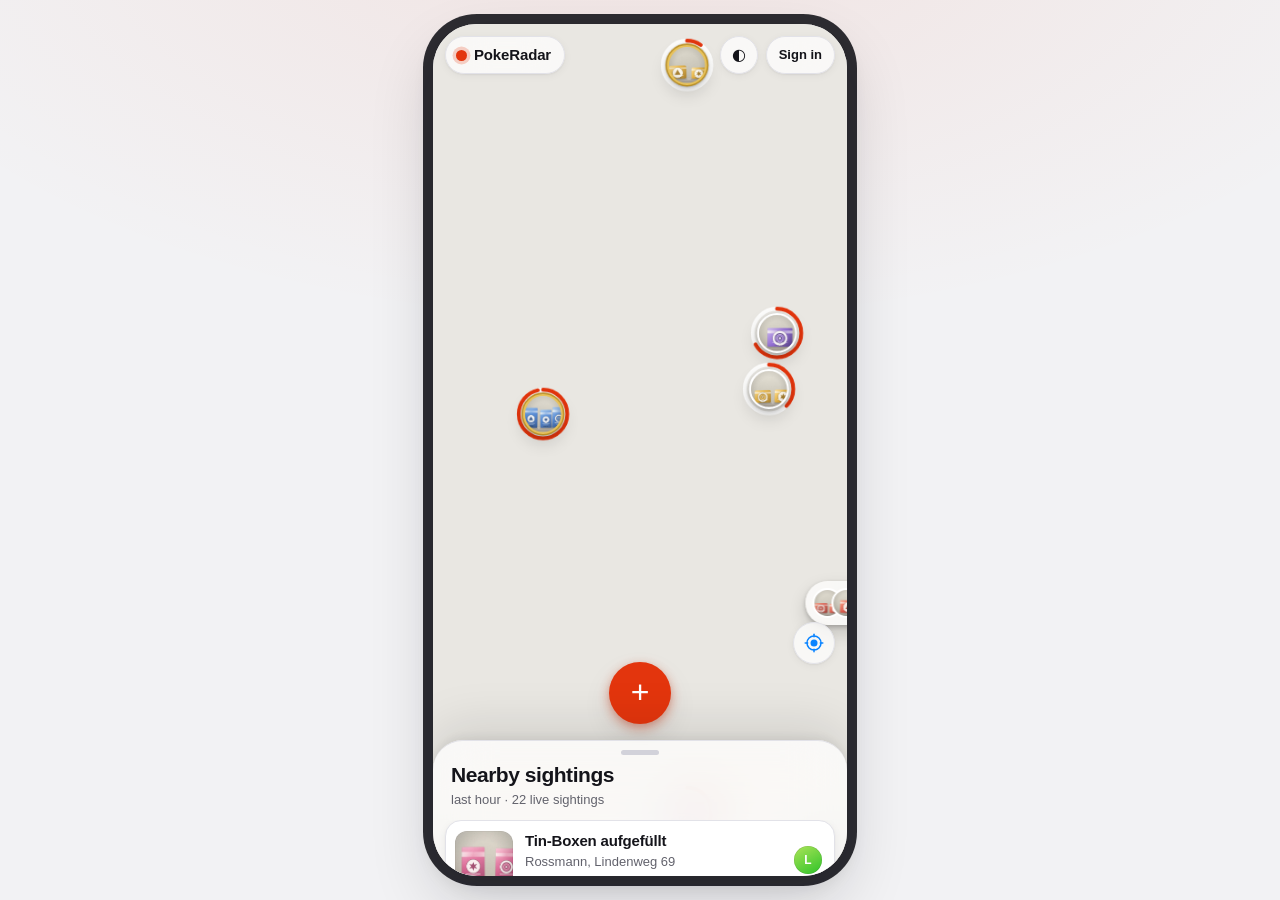
==== index.html @ b35ae947 "Build the PokeRadar web prototype and set up GitHub Pages deployment Realizes PLANNING.md as a worki" ====
<!doctype html>
<html lang="en">
<head>
<meta charset="utf-8" />
<meta name="viewport" content="width=device-width, initial-scale=1, viewport-fit=cover, maximum-scale=1" />
<title>PokeRadar — live restock radar</title>
<meta name="description" content="A live map of Pokémon merchandise restocks in physical stores. Sightings expire after one hour, and karma rewards the reporters who get it right." />
<meta name="theme-color" content="#F7F7F8" />
<meta name="color-scheme" content="light dark" />
<meta name="apple-mobile-web-app-capable" content="yes" />
<meta name="apple-mobile-web-app-status-bar-style" content="default" />
<meta name="apple-mobile-web-app-title" content="PokeRadar" />
<link rel="manifest" href="./manifest.webmanifest" />
<link rel="icon" href="./assets/icon.svg" type="image/svg+xml" />
<link rel="apple-touch-icon" href="./assets/icon-192.png" />
<link rel="stylesheet" href="./vendor/maplibre/maplibre-gl.css" />
<link rel="stylesheet" href="./css/app.css" />
</head>
<body class="is-booting">

<div id="splash" class="splash">
  <div class="splash__mark">
    <svg viewBox="0 0 64 64" aria-hidden="true">
      <circle class="splash__track" cx="32" cy="32" r="28" />
      <circle class="splash__arc" cx="32" cy="32" r="28" transform="rotate(-90 32 32)" />
      <circle class="splash__halo" cx="32" cy="32" r="16" />
      <circle class="splash__dot" cx="32" cy="32" r="11" />
    </svg>
  </div>
  <p class="splash__word">PokeRadar</p>
  <p class="splash__hint">Finding sightings near you…</p>
</div>

<main id="shell" class="shell" aria-label="PokeRadar">
  <div id="map" class="map" role="application" aria-label="Map of nearby restock sightings"></div>

  <!-- Floating chrome, layered over the map (PLANNING.md §5) -->
  <div class="chrome chrome--top">
    <div class="brand" aria-hidden="true">
      <span class="brand__dot"></span>
      <span class="brand__word">PokeRadar</span>
    </div>
    <div class="chrome__spacer"></div>
    <button id="theme-toggle" class="pillbtn" type="button" aria-label="Appearance">◐</button>
    <button id="account" class="pillbtn pillbtn--account" type="button" aria-label="Sign in"></button>
  </div>

  <button id="locate" class="pillbtn pillbtn--locate" type="button" aria-label="Centre on my location">
    <svg viewBox="0 0 24 24" aria-hidden="true">
      <circle cx="12" cy="12" r="4.2" />
      <circle cx="12" cy="12" r="8.4" fill="none" />
      <line x1="12" y1="1.4" x2="12" y2="4.4" />
      <line x1="12" y1="19.6" x2="12" y2="22.6" />
      <line x1="1.4" y1="12" x2="4.4" y2="12" />
      <line x1="19.6" y1="12" x2="22.6" y2="12" />
    </svg>
  </button>

  <button id="fab" class="fab" type="button" aria-label="Report a restock">
    <span class="fab__ring" aria-hidden="true"></span>
    <span class="fab__label">+</span>
  </button>

  <!-- Persistent sheet: peek / half / full -->
  <section id="sheet" class="sheet" aria-label="Sightings">
    <div class="sheet__grabber" role="separator" aria-orientation="horizontal"><span></span></div>
    <header class="sheet__head">
      <button id="sheet-back" class="iconbtn" type="button" aria-label="Back to list" hidden>‹</button>
      <div class="sheet__headings">
        <h1 id="sheet-title" class="sheet__title">Nearby sightings</h1>
        <p class="sheet__sub"><span id="sheet-sub">last hour</span> · <span id="sheet-count">—</span></p>
      </div>
    </header>
    <div class="sheet__scroll">
      <div id="sheet-content" class="sheet__content"></div>
      <footer class="sheet__footer">
        <p>Sightings drop off the map one hour after capture. Votes stay open for six.</p>
        <p class="sheet__footer-note">Prototype — data lives in this browser only. <a href="./PLANNING.md">Read the architecture plan</a></p>
      </footer>
    </div>
  </section>

  <div id="compose-modal" class="modal" hidden>
    <div class="modal__scrim"></div>
    <div class="modal__panel modal__panel--tall" role="dialog" aria-modal="true" aria-label="New sighting"></div>
  </div>

  <div id="profile-modal" class="modal" hidden>
    <div class="modal__scrim"></div>
    <div class="modal__panel" role="dialog" aria-modal="true" aria-label="Profile"></div>
  </div>

  <div id="auth-modal" class="modal" hidden>
    <div class="modal__scrim"></div>
    <div class="modal__panel modal__panel--short" role="dialog" aria-modal="true" aria-label="Sign in"></div>
  </div>

  <div id="toasts" class="toasts" aria-live="polite"></div>
</main>

<script src="./vendor/maplibre/maplibre-gl.js"></script>
<script type="module" src="./js/app.js"></script>
</body>
</html>
---- vendor/maplibre/maplibre-gl.css ----
.maplibregl-map{font:12px/20px Helvetica Neue,Arial,Helvetica,sans-serif;overflow:hidden;position:relative;-webkit-tap-highlight-color:rgb(0 0 0/0)}.maplibregl-canvas{left:0;position:absolute;top:0}.maplibregl-map:fullscreen{height:100%;width:100%}.maplibregl-ctrl-group button.maplibregl-ctrl-compass{touch-action:none}.maplibregl-canvas-container.maplibregl-interactive,.maplibregl-ctrl-group button.maplibregl-ctrl-compass{cursor:grab;-webkit-user-select:none;-moz-user-select:none;user-select:none}.maplibregl-canvas-container.maplibregl-interactive.maplibregl-track-pointer{cursor:pointer}.maplibregl-canvas-container.maplibregl-interactive:active,.maplibregl-ctrl-group button.maplibregl-ctrl-compass:active{cursor:grabbing}.maplibregl-canvas-container.maplibregl-touch-zoom-rotate,.maplibregl-canvas-container.maplibregl-touch-zoom-rotate .maplibregl-canvas{touch-action:pan-x pan-y}.maplibregl-canvas-container.maplibregl-touch-drag-pan,.maplibregl-canvas-container.maplibregl-touch-drag-pan .maplibregl-canvas{touch-action:pinch-zoom}.maplibregl-canvas-container.maplibregl-touch-zoom-rotate.maplibregl-touch-drag-pan,.maplibregl-canvas-container.maplibregl-touch-zoom-rotate.maplibregl-touch-drag-pan .maplibregl-canvas{touch-action:none}.maplibregl-canvas-container.maplibregl-touch-drag-pan.maplibregl-cooperative-gestures,.maplibregl-canvas-container.maplibregl-touch-drag-pan.maplibregl-cooperative-gestures .maplibregl-canvas{touch-action:pan-x pan-y}.maplibregl-ctrl-bottom-left,.maplibregl-ctrl-bottom-right,.maplibregl-ctrl-top-left,.maplibregl-ctrl-top-right{pointer-events:none;position:absolute;z-index:2}.maplibregl-ctrl-top-left{left:0;top:0}.maplibregl-ctrl-top-right{right:0;top:0}.maplibregl-ctrl-bottom-left{bottom:0;left:0}.maplibregl-ctrl-bottom-right{bottom:0;right:0}.maplibregl-ctrl{clear:both;pointer-events:auto;transform:translate(0)}.maplibregl-ctrl-top-left .maplibregl-ctrl{float:left;margin:10px 0 0 10px}.maplibregl-ctrl-top-right .maplibregl-ctrl{float:right;margin:10px 10px 0 0}.maplibregl-ctrl-bottom-left .maplibregl-ctrl{float:left;margin:0 0 10px 10px}.maplibregl-ctrl-bottom-right .maplibregl-ctrl{float:right;margin:0 10px 10px 0}.maplibregl-ctrl-group{background:#fff;border-radius:4px}.maplibregl-ctrl-group:not(:empty){box-shadow:0 0 0 2px rgba(0,0,0,.1)}@media (forced-colors:active){.maplibregl-ctrl-group:not(:empty){box-shadow:0 0 0 2px ButtonText}}.maplibregl-ctrl-group button{background-color:transparent;border:0;box-sizing:border-box;cursor:pointer;display:block;height:29px;outline:none;padding:0;width:29px}.maplibregl-ctrl-group button+button{border-top:1px solid #ddd}.maplibregl-ctrl button .maplibregl-ctrl-icon{background-position:50%;background-repeat:no-repeat;display:block;height:100%;width:100%}@media (forced-colors:active){.maplibregl-ctrl-icon{background-color:transparent}.maplibregl-ctrl-group button+button{border-top:1px solid ButtonText}}.maplibregl-ctrl button::-moz-focus-inner{border:0;padding:0}.maplibregl-ctrl-attrib-button:focus,.maplibregl-ctrl-group button:focus{box-shadow:0 0 2px 2px #0096ff}.maplibregl-ctrl button:disabled{cursor:not-allowed}.maplibregl-ctrl button:disabled .maplibregl-ctrl-icon{opacity:.25}@media (hover:hover){.maplibregl-ctrl button:not(:disabled):hover{background-color:rgba(0,0,0,.05)}}.maplibregl-ctrl button:not(:disabled):active{background-color:rgba(0,0,0,.05)}.maplibregl-ctrl-group button:focus:focus-visible{box-shadow:0 0 2px 2px #0096ff}.maplibregl-ctrl-group button:focus:not(:focus-visible){box-shadow:none}.maplibregl-ctrl-group button:focus:first-child{border-radius:4px 4px 0 0}.maplibregl-ctrl-group button:focus:last-child{border-radius:0 0 4px 4px}.maplibregl-ctrl-group button:focus:only-child{border-radius:inherit}.maplibregl-ctrl button.maplibregl-ctrl-zoom-out .maplibregl-ctrl-icon{background-image:url("data:image/svg+xml;charset=utf-8,%3Csvg xmlns='http://www.w3.org/2000/svg' width='29' height='29' fill='%23333' viewBox='0 0 29 29'%3E%3Cpath d='M10 13c-.75 0-1.5.75-1.5 1.5S9.25 16 10 16h9c.75 0 1.5-.75 1.5-1.5S19.75 13 19 13z'/%3E%3C/svg%3E")}.maplibregl-ctrl button.maplibregl-ctrl-zoom-in .maplibregl-ctrl-icon{background-image:url("data:image/svg+xml;charset=utf-8,%3Csvg xmlns='http://www.w3.org/2000/svg' width='29' height='29' fill='%23333' viewBox='0 0 29 29'%3E%3Cpath d='M14.5 8.5c-.75 0-1.5.75-1.5 1.5v3h-3c-.75 0-1.5.75-1.5 1.5S9.25 16 10 16h3v3c0 .75.75 1.5 1.5 1.5S16 19.75 16 19v-3h3c.75 0 1.5-.75 1.5-1.5S19.75 13 19 13h-3v-3c0-.75-.75-1.5-1.5-1.5'/%3E%3C/svg%3E")}@media (forced-colors:active){.maplibregl-ctrl button.maplibregl-ctrl-zoom-out .maplibregl-ctrl-icon{background-image:url("data:image/svg+xml;charset=utf-8,%3Csvg xmlns='http://www.w3.org/2000/svg' width='29' height='29' fill='%23fff' viewBox='0 0 29 29'%3E%3Cpath d='M10 13c-.75 0-1.5.75-1.5 1.5S9.25 16 10 16h9c.75 0 1.5-.75 1.5-1.5S19.75 13 19 13z'/%3E%3C/svg%3E")}.maplibregl-ctrl button.maplibregl-ctrl-zoom-in .maplibregl-ctrl-icon{background-image:url("data:image/svg+xml;charset=utf-8,%3Csvg xmlns='http://www.w3.org/2000/svg' width='29' height='29' fill='%23fff' viewBox='0 0 29 29'%3E%3Cpath d='M14.5 8.5c-.75 0-1.5.75-1.5 1.5v3h-3c-.75 0-1.5.75-1.5 1.5S9.25 16 10 16h3v3c0 .75.75 1.5 1.5 1.5S16 19.75 16 19v-3h3c.75 0 1.5-.75 1.5-1.5S19.75 13 19 13h-3v-3c0-.75-.75-1.5-1.5-1.5'/%3E%3C/svg%3E")}}@media (forced-colors:active) and (prefers-color-scheme:light){.maplibregl-ctrl button.maplibregl-ctrl-zoom-out .maplibregl-ctrl-icon{background-image:url("data:image/svg+xml;charset=utf-8,%3Csvg xmlns='http://www.w3.org/2000/svg' width='29' height='29' viewBox='0 0 29 29'%3E%3Cpath d='M10 13c-.75 0-1.5.75-1.5 1.5S9.25 16 10 16h9c.75 0 1.5-.75 1.5-1.5S19.75 13 19 13z'/%3E%3C/svg%3E")}.maplibregl-ctrl button.maplibregl-ctrl-zoom-in .maplibregl-ctrl-icon{background-image:url("data:image/svg+xml;charset=utf-8,%3Csvg xmlns='http://www.w3.org/2000/svg' width='29' height='29' viewBox='0 0 29 29'%3E%3Cpath d='M14.5 8.5c-.75 0-1.5.75-1.5 1.5v3h-3c-.75 0-1.5.75-1.5 1.5S9.25 16 10 16h3v3c0 .75.75 1.5 1.5 1.5S16 19.75 16 19v-3h3c.75 0 1.5-.75 1.5-1.5S19.75 13 19 13h-3v-3c0-.75-.75-1.5-1.5-1.5'/%3E%3C/svg%3E")}}.maplibregl-ctrl button.maplibregl-ctrl-fullscreen .maplibregl-ctrl-icon{background-image:url("data:image/svg+xml;charset=utf-8,%3Csvg xmlns='http://www.w3.org/2000/svg' width='29' height='29' fill='%23333' viewBox='0 0 29 29'%3E%3Cpath d='M24 16v5.5c0 1.75-.75 2.5-2.5 2.5H16v-1l3-1.5-4-5.5 1-1 5.5 4 1.5-3zM6 16l1.5 3 5.5-4 1 1-4 5.5 3 1.5v1H7.5C5.75 24 5 23.25 5 21.5V16zm7-11v1l-3 1.5 4 5.5-1 1-5.5-4L6 13H5V7.5C5 5.75 5.75 5 7.5 5zm11 2.5c0-1.75-.75-2.5-2.5-2.5H16v1l3 1.5-4 5.5 1 1 5.5-4 1.5 3h1z'/%3E%3C/svg%3E")}.maplibregl-ctrl button.maplibregl-ctrl-shrink .maplibregl-ctrl-icon{background-image:url("data:image/svg+xml;charset=utf-8,%3Csvg xmlns='http://www.w3.org/2000/svg' width='29' height='29' viewBox='0 0 29 29'%3E%3Cpath d='M18.5 16c-1.75 0-2.5.75-2.5 2.5V24h1l1.5-3 5.5 4 1-1-4-5.5 3-1.5v-1zM13 18.5c0-1.75-.75-2.5-2.5-2.5H5v1l3 1.5L4 24l1 1 5.5-4 1.5 3h1zm3-8c0 1.75.75 2.5 2.5 2.5H24v-1l-3-1.5L25 5l-1-1-5.5 4L17 5h-1zM10.5 13c1.75 0 2.5-.75 2.5-2.5V5h-1l-1.5 3L5 4 4 5l4 5.5L5 12v1z'/%3E%3C/svg%3E")}@media (forced-colors:active){.maplibregl-ctrl button.maplibregl-ctrl-fullscreen .maplibregl-ctrl-icon{background-image:url("data:image/svg+xml;charset=utf-8,%3Csvg xmlns='http://www.w3.org/2000/svg' width='29' height='29' fill='%23fff' viewBox='0 0 29 29'%3E%3Cpath d='M24 16v5.5c0 1.75-.75 2.5-2.5 2.5H16v-1l3-1.5-4-5.5 1-1 5.5 4 1.5-3zM6 16l1.5 3 5.5-4 1 1-4 5.5 3 1.5v1H7.5C5.75 24 5 23.25 5 21.5V16zm7-11v1l-3 1.5 4 5.5-1 1-5.5-4L6 13H5V7.5C5 5.75 5.75 5 7.5 5zm11 2.5c0-1.75-.75-2.5-2.5-2.5H16v1l3 1.5-4 5.5 1 1 5.5-4 1.5 3h1z'/%3E%3C/svg%3E")}.maplibregl-ctrl button.maplibregl-ctrl-shrink .maplibregl-ctrl-icon{background-image:url("data:image/svg+xml;charset=utf-8,%3Csvg xmlns='http://www.w3.org/2000/svg' width='29' height='29' fill='%23fff' viewBox='0 0 29 29'%3E%3Cpath d='M18.5 16c-1.75 0-2.5.75-2.5 2.5V24h1l1.5-3 5.5 4 1-1-4-5.5 3-1.5v-1zM13 18.5c0-1.75-.75-2.5-2.5-2.5H5v1l3 1.5L4 24l1 1 5.5-4 1.5 3h1zm3-8c0 1.75.75 2.5 2.5 2.5H24v-1l-3-1.5L25 5l-1-1-5.5 4L17 5h-1zM10.5 13c1.75 0 2.5-.75 2.5-2.5V5h-1l-1.5 3L5 4 4 5l4 5.5L5 12v1z'/%3E%3C/svg%3E")}}@media (forced-colors:active) and (prefers-color-scheme:light){.maplibregl-ctrl button.maplibregl-ctrl-fullscreen .maplibregl-ctrl-icon{background-image:url("data:image/svg+xml;charset=utf-8,%3Csvg xmlns='http://www.w3.org/2000/svg' width='29' height='29' viewBox='0 0 29 29'%3E%3Cpath d='M24 16v5.5c0 1.75-.75 2.5-2.5 2.5H16v-1l3-1.5-4-5.5 1-1 5.5 4 1.5-3zM6 16l1.5 3 5.5-4 1 1-4 5.5 3 1.5v1H7.5C5.75 24 5 23.25 5 21.5V16zm7-11v1l-3 1.5 4 5.5-1 1-5.5-4L6 13H5V7.5C5 5.75 5.75 5 7.5 5zm11 2.5c0-1.75-.75-2.5-2.5-2.5H16v1l3 1.5-4 5.5 1 1 5.5-4 1.5 3h1z'/%3E%3C/svg%3E")}.maplibregl-ctrl button.maplibregl-ctrl-shrink .maplibregl-ctrl-icon{background-image:url("data:image/svg+xml;charset=utf-8,%3Csvg xmlns='http://www.w3.org/2000/svg' width='29' height='29' viewBox='0 0 29 29'%3E%3Cpath d='M18.5 16c-1.75 0-2.5.75-2.5 2.5V24h1l1.5-3 5.5 4 1-1-4-5.5 3-1.5v-1zM13 18.5c0-1.75-.75-2.5-2.5-2.5H5v1l3 1.5L4 24l1 1 5.5-4 1.5 3h1zm3-8c0 1.75.75 2.5 2.5 2.5H24v-1l-3-1.5L25 5l-1-1-5.5 4L17 5h-1zM10.5 13c1.75 0 2.5-.75 2.5-2.5V5h-1l-1.5 3L5 4 4 5l4 5.5L5 12v1z'/%3E%3C/svg%3E")}}.maplibregl-ctrl button.maplibregl-ctrl-compass .maplibregl-ctrl-icon{background-image:url("data:image/svg+xml;charset=utf-8,%3Csvg xmlns='http://www.w3.org/2000/svg' width='29' height='29' fill='%23333' viewBox='0 0 29 29'%3E%3Cpath d='m10.5 14 4-8 4 8z'/%3E%3Cpath fill='%23ccc' d='m10.5 16 4 8 4-8z'/%3E%3C/svg%3E")}@media (forced-colors:active){.maplibregl-ctrl button.maplibregl-ctrl-compass .maplibregl-ctrl-icon{background-image:url("data:image/svg+xml;charset=utf-8,%3Csvg xmlns='http://www.w3.org/2000/svg' width='29' height='29' fill='%23fff' viewBox='0 0 29 29'%3E%3Cpath d='m10.5 14 4-8 4 8z'/%3E%3Cpath fill='%23ccc' d='m10.5 16 4 8 4-8z'/%3E%3C/svg%3E")}}@media (forced-colors:active) and (prefers-color-scheme:light){.maplibregl-ctrl button.maplibregl-ctrl-compass .maplibregl-ctrl-icon{background-image:url("data:image/svg+xml;charset=utf-8,%3Csvg xmlns='http://www.w3.org/2000/svg' width='29' height='29' viewBox='0 0 29 29'%3E%3Cpath d='m10.5 14 4-8 4 8z'/%3E%3Cpath fill='%23ccc' d='m10.5 16 4 8 4-8z'/%3E%3C/svg%3E")}}.maplibregl-ctrl button.maplibregl-ctrl-globe .maplibregl-ctrl-icon{background-image:url("data:image/svg+xml;charset=utf-8,%3Csvg xmlns='http://www.w3.org/2000/svg' width='22' height='22' fill='none' stroke='%23333' viewBox='0 0 22 22'%3E%3Ccircle cx='11' cy='11' r='8.5'/%3E%3Cpath d='M17.5 11c0 4.819-3.02 8.5-6.5 8.5S4.5 15.819 4.5 11 7.52 2.5 11 2.5s6.5 3.681 6.5 8.5Z'/%3E%3Cpath d='M13.5 11c0 2.447-.331 4.64-.853 6.206-.262.785-.562 1.384-.872 1.777-.314.399-.58.517-.775.517s-.461-.118-.775-.517c-.31-.393-.61-.992-.872-1.777C8.831 15.64 8.5 13.446 8.5 11s.331-4.64.853-6.206c.262-.785.562-1.384.872-1.777.314-.399.58-.517.775-.517s.461.118.775.517c.31.393.61.992.872 1.777.522 1.565.853 3.76.853 6.206Z'/%3E%3Cpath d='M11 7.5c-1.909 0-3.622-.166-4.845-.428-.616-.132-1.08-.283-1.379-.434a1.3 1.3 0 0 1-.224-.138q.07-.058.224-.138c.299-.151.763-.302 1.379-.434C7.378 5.666 9.091 5.5 11 5.5s3.622.166 4.845.428c.616.132 1.08.283 1.379.434.105.053.177.1.224.138q-.07.058-.224.138c-.299.151-.763.302-1.379.434-1.223.262-2.936.428-4.845.428ZM4.486 6.436ZM11 16.5c-1.909 0-3.622-.166-4.845-.428-.616-.132-1.08-.283-1.379-.434a1.3 1.3 0 0 1-.224-.138 1.3 1.3 0 0 1 .224-.138c.299-.151.763-.302 1.379-.434C7.378 14.666 9.091 14.5 11 14.5s3.622.166 4.845.428c.616.132 1.08.283 1.379.434.105.053.177.1.224.138a1.3 1.3 0 0 1-.224.138c-.299.151-.763.302-1.379.434-1.223.262-2.936.428-4.845.428Zm-6.514-1.064ZM11 12.5c-2.46 0-4.672-.222-6.255-.574-.796-.177-1.406-.38-1.805-.59a1.5 1.5 0 0 1-.39-.272.3.3 0 0 1-.047-.064.3.3 0 0 1 .048-.064c.066-.073.189-.167.389-.272.399-.21 1.009-.413 1.805-.59C6.328 9.722 8.54 9.5 11 9.5s4.672.222 6.256.574c.795.177 1.405.38 1.804.59.2.105.323.2.39.272a.3.3 0 0 1 .047.064.3.3 0 0 1-.048.064 1.4 1.4 0 0 1-.389.272c-.399.21-1.009.413-1.804.59-1.584.352-3.796.574-6.256.574Zm-8.501-1.51v.002zm0 .018v.002zm17.002.002v-.002zm0-.018v-.002z'/%3E%3C/svg%3E")}.maplibregl-ctrl button.maplibregl-ctrl-globe-enabled .maplibregl-ctrl-icon{background-image:url("data:image/svg+xml;charset=utf-8,%3Csvg xmlns='http://www.w3.org/2000/svg' width='22' height='22' fill='none' stroke='%2333b5e5' viewBox='0 0 22 22'%3E%3Ccircle cx='11' cy='11' r='8.5'/%3E%3Cpath d='M17.5 11c0 4.819-3.02 8.5-6.5 8.5S4.5 15.819 4.5 11 7.52 2.5 11 2.5s6.5 3.681 6.5 8.5Z'/%3E%3Cpath d='M13.5 11c0 2.447-.331 4.64-.853 6.206-.262.785-.562 1.384-.872 1.777-.314.399-.58.517-.775.517s-.461-.118-.775-.517c-.31-.393-.61-.992-.872-1.777C8.831 15.64 8.5 13.446 8.5 11s.331-4.64.853-6.206c.262-.785.562-1.384.872-1.777.314-.399.58-.517.775-.517s.461.118.775.517c.31.393.61.992.872 1.777.522 1.565.853 3.76.853 6.206Z'/%3E%3Cpath d='M11 7.5c-1.909 0-3.622-.166-4.845-.428-.616-.132-1.08-.283-1.379-.434a1.3 1.3 0 0 1-.224-.138q.07-.058.224-.138c.299-.151.763-.302 1.379-.434C7.378 5.666 9.091 5.5 11 5.5s3.622.166 4.845.428c.616.132 1.08.283 1.379.434.105.053.177.1.224.138q-.07.058-.224.138c-.299.151-.763.302-1.379.434-1.223.262-2.936.428-4.845.428ZM4.486 6.436ZM11 16.5c-1.909 0-3.622-.166-4.845-.428-.616-.132-1.08-.283-1.379-.434a1.3 1.3 0 0 1-.224-.138 1.3 1.3 0 0 1 .224-.138c.299-.151.763-.302 1.379-.434C7.378 14.666 9.091 14.5 11 14.5s3.622.166 4.845.428c.616.132 1.08.283 1.379.434.105.053.177.1.224.138a1.3 1.3 0 0 1-.224.138c-.299.151-.763.302-1.379.434-1.223.262-2.936.428-4.845.428Zm-6.514-1.064ZM11 12.5c-2.46 0-4.672-.222-6.255-.574-.796-.177-1.406-.38-1.805-.59a1.5 1.5 0 0 1-.39-.272.3.3 0 0 1-.047-.064.3.3 0 0 1 .048-.064c.066-.073.189-.167.389-.272.399-.21 1.009-.413 1.805-.59C6.328 9.722 8.54 9.5 11 9.5s4.672.222 6.256.574c.795.177 1.405.38 1.804.59.2.105.323.2.39.272a.3.3 0 0 1 .047.064.3.3 0 0 1-.048.064 1.4 1.4 0 0 1-.389.272c-.399.21-1.009.413-1.804.59-1.584.352-3.796.574-6.256.574Zm-8.501-1.51v.002zm0 .018v.002zm17.002.002v-.002zm0-.018v-.002z'/%3E%3C/svg%3E")}.maplibregl-ctrl button.maplibregl-ctrl-terrain .maplibregl-ctrl-icon{background-image:url("data:image/svg+xml;charset=utf-8,%3Csvg xmlns='http://www.w3.org/2000/svg' width='22' height='22' fill='%23333' viewBox='0 0 22 22'%3E%3Cpath d='m1.754 13.406 4.453-4.851 3.09 3.09 3.281 3.277.969-.969-3.309-3.312 3.844-4.121 6.148 6.886h1.082v-.855l-7.207-8.07-4.84 5.187L6.169 6.57l-5.48 5.965v.871ZM.688 16.844h20.625v1.375H.688Zm0 0'/%3E%3C/svg%3E")}.maplibregl-ctrl button.maplibregl-ctrl-terrain-enabled .maplibregl-ctrl-icon{background-image:url("data:image/svg+xml;charset=utf-8,%3Csvg xmlns='http://www.w3.org/2000/svg' width='22' height='22' fill='%2333b5e5' viewBox='0 0 22 22'%3E%3Cpath d='m1.754 13.406 4.453-4.851 3.09 3.09 3.281 3.277.969-.969-3.309-3.312 3.844-4.121 6.148 6.886h1.082v-.855l-7.207-8.07-4.84 5.187L6.169 6.57l-5.48 5.965v.871ZM.688 16.844h20.625v1.375H.688Zm0 0'/%3E%3C/svg%3E")}.maplibregl-ctrl button.maplibregl-ctrl-geolocate .maplibregl-ctrl-icon{background-image:url("data:image/svg+xml;charset=utf-8,%3Csvg xmlns='http://www.w3.org/2000/svg' width='29' height='29' fill='%23333' viewBox='0 0 20 20'%3E%3Cpath d='M10 4C9 4 9 5 9 5v.1A5 5 0 0 0 5.1 9H5s-1 0-1 1 1 1 1 1h.1A5 5 0 0 0 9 14.9v.1s0 1 1 1 1-1 1-1v-.1a5 5 0 0 0 3.9-3.9h.1s1 0 1-1-1-1-1-1h-.1A5 5 0 0 0 11 5.1V5s0-1-1-1m0 2.5a3.5 3.5 0 1 1 0 7 3.5 3.5 0 1 1 0-7'/%3E%3Ccircle cx='10' cy='10' r='2'/%3E%3C/svg%3E")}.maplibregl-ctrl button.maplibregl-ctrl-geolocate:disabled .maplibregl-ctrl-icon{background-image:url("data:image/svg+xml;charset=utf-8,%3Csvg xmlns='http://www.w3.org/2000/svg' width='29' height='29' fill='%23aaa' viewBox='0 0 20 20'%3E%3Cpath d='M10 4C9 4 9 5 9 5v.1A5 5 0 0 0 5.1 9H5s-1 0-1 1 1 1 1 1h.1A5 5 0 0 0 9 14.9v.1s0 1 1 1 1-1 1-1v-.1a5 5 0 0 0 3.9-3.9h.1s1 0 1-1-1-1-1-1h-.1A5 5 0 0 0 11 5.1V5s0-1-1-1m0 2.5a3.5 3.5 0 1 1 0 7 3.5 3.5 0 1 1 0-7'/%3E%3Ccircle cx='10' cy='10' r='2'/%3E%3Cpath fill='red' d='m14 5 1 1-9 9-1-1z'/%3E%3C/svg%3E")}.maplibregl-ctrl button.maplibregl-ctrl-geolocate.maplibregl-ctrl-geolocate-active .maplibregl-ctrl-icon{background-image:url("data:image/svg+xml;charset=utf-8,%3Csvg xmlns='http://www.w3.org/2000/svg' width='29' height='29' fill='%2333b5e5' viewBox='0 0 20 20'%3E%3Cpath d='M10 4C9 4 9 5 9 5v.1A5 5 0 0 0 5.1 9H5s-1 0-1 1 1 1 1 1h.1A5 5 0 0 0 9 14.9v.1s0 1 1 1 1-1 1-1v-.1a5 5 0 0 0 3.9-3.9h.1s1 0 1-1-1-1-1-1h-.1A5 5 0 0 0 11 5.1V5s0-1-1-1m0 2.5a3.5 3.5 0 1 1 0 7 3.5 3.5 0 1 1 0-7'/%3E%3Ccircle cx='10' cy='10' r='2'/%3E%3C/svg%3E")}.maplibregl-ctrl button.maplibregl-ctrl-geolocate.maplibregl-ctrl-geolocate-active-error .maplibregl-ctrl-icon{background-image:url("data:image/svg+xml;charset=utf-8,%3Csvg xmlns='http://www.w3.org/2000/svg' width='29' height='29' fill='%23e58978' viewBox='0 0 20 20'%3E%3Cpath d='M10 4C9 4 9 5 9 5v.1A5 5 0 0 0 5.1 9H5s-1 0-1 1 1 1 1 1h.1A5 5 0 0 0 9 14.9v.1s0 1 1 1 1-1 1-1v-.1a5 5 0 0 0 3.9-3.9h.1s1 0 1-1-1-1-1-1h-.1A5 5 0 0 0 11 5.1V5s0-1-1-1m0 2.5a3.5 3.5 0 1 1 0 7 3.5 3.5 0 1 1 0-7'/%3E%3Ccircle cx='10' cy='10' r='2'/%3E%3C/svg%3E")}.maplibregl-ctrl button.maplibregl-ctrl-geolocate.maplibregl-ctrl-geolocate-background .maplibregl-ctrl-icon{background-image:url("data:image/svg+xml;charset=utf-8,%3Csvg xmlns='http://www.w3.org/2000/svg' width='29' height='29' fill='%2333b5e5' viewBox='0 0 20 20'%3E%3Cpath d='M10 4C9 4 9 5 9 5v.1A5 5 0 0 0 5.1 9H5s-1 0-1 1 1 1 1 1h.1A5 5 0 0 0 9 14.9v.1s0 1 1 1 1-1 1-1v-.1a5 5 0 0 0 3.9-3.9h.1s1 0 1-1-1-1-1-1h-.1A5 5 0 0 0 11 5.1V5s0-1-1-1m0 2.5a3.5 3.5 0 1 1 0 7 3.5 3.5 0 1 1 0-7'/%3E%3C/svg%3E")}.maplibregl-ctrl button.maplibregl-ctrl-geolocate.maplibregl-ctrl-geolocate-background-error .maplibregl-ctrl-icon{background-image:url("data:image/svg+xml;charset=utf-8,%3Csvg xmlns='http://www.w3.org/2000/svg' width='29' height='29' fill='%23e54e33' viewBox='0 0 20 20'%3E%3Cpath d='M10 4C9 4 9 5 9 5v.1A5 5 0 0 0 5.1 9H5s-1 0-1 1 1 1 1 1h.1A5 5 0 0 0 9 14.9v.1s0 1 1 1 1-1 1-1v-.1a5 5 0 0 0 3.9-3.9h.1s1 0 1-1-1-1-1-1h-.1A5 5 0 0 0 11 5.1V5s0-1-1-1m0 2.5a3.5 3.5 0 1 1 0 7 3.5 3.5 0 1 1 0-7'/%3E%3C/svg%3E")}.maplibregl-ctrl button.maplibregl-ctrl-geolocate.maplibregl-ctrl-geolocate-waiting .maplibregl-ctrl-icon{animation:maplibregl-spin 2s linear infinite}@media (forced-colors:active){.maplibregl-ctrl button.maplibregl-ctrl-geolocate .maplibregl-ctrl-icon{background-image:url("data:image/svg+xml;charset=utf-8,%3Csvg xmlns='http://www.w3.org/2000/svg' width='29' height='29' fill='%23fff' viewBox='0 0 20 20'%3E%3Cpath d='M10 4C9 4 9 5 9 5v.1A5 5 0 0 0 5.1 9H5s-1 0-1 1 1 1 1 1h.1A5 5 0 0 0 9 14.9v.1s0 1 1 1 1-1 1-1v-.1a5 5 0 0 0 3.9-3.9h.1s1 0 1-1-1-1-1-1h-.1A5 5 0 0 0 11 5.1V5s0-1-1-1m0 2.5a3.5 3.5 0 1 1 0 7 3.5 3.5 0 1 1 0-7'/%3E%3Ccircle cx='10' cy='10' r='2'/%3E%3C/svg%3E")}.maplibregl-ctrl button.maplibregl-ctrl-geolocate:disabled .maplibregl-ctrl-icon{background-image:url("data:image/svg+xml;charset=utf-8,%3Csvg xmlns='http://www.w3.org/2000/svg' width='29' height='29' fill='%23999' viewBox='0 0 20 20'%3E%3Cpath d='M10 4C9 4 9 5 9 5v.1A5 5 0 0 0 5.1 9H5s-1 0-1 1 1 1 1 1h.1A5 5 0 0 0 9 14.9v.1s0 1 1 1 1-1 1-1v-.1a5 5 0 0 0 3.9-3.9h.1s1 0 1-1-1-1-1-1h-.1A5 5 0 0 0 11 5.1V5s0-1-1-1m0 2.5a3.5 3.5 0 1 1 0 7 3.5 3.5 0 1 1 0-7'/%3E%3Ccircle cx='10' cy='10' r='2'/%3E%3Cpath fill='red' d='m14 5 1 1-9 9-1-1z'/%3E%3C/svg%3E")}.maplibregl-ctrl button.maplibregl-ctrl-geolocate.maplibregl-ctrl-geolocate-active .maplibregl-ctrl-icon{background-image:url("data:image/svg+xml;charset=utf-8,%3Csvg xmlns='http://www.w3.org/2000/svg' width='29' height='29' fill='%2333b5e5' viewBox='0 0 20 20'%3E%3Cpath d='M10 4C9 4 9 5 9 5v.1A5 5 0 0 0 5.1 9H5s-1 0-1 1 1 1 1 1h.1A5 5 0 0 0 9 14.9v.1s0 1 1 1 1-1 1-1v-.1a5 5 0 0 0 3.9-3.9h.1s1 0 1-1-1-1-1-1h-.1A5 5 0 0 0 11 5.1V5s0-1-1-1m0 2.5a3.5 3.5 0 1 1 0 7 3.5 3.5 0 1 1 0-7'/%3E%3Ccircle cx='10' cy='10' r='2'/%3E%3C/svg%3E")}.maplibregl-ctrl button.maplibregl-ctrl-geolocate.maplibregl-ctrl-geolocate-active-error .maplibregl-ctrl-icon{background-image:url("data:image/svg+xml;charset=utf-8,%3Csvg xmlns='http://www.w3.org/2000/svg' width='29' height='29' fill='%23e58978' viewBox='0 0 20 20'%3E%3Cpath d='M10 4C9 4 9 5 9 5v.1A5 5 0 0 0 5.1 9H5s-1 0-1 1 1 1 1 1h.1A5 5 0 0 0 9 14.9v.1s0 1 1 1 1-1 1-1v-.1a5 5 0 0 0 3.9-3.9h.1s1 0 1-1-1-1-1-1h-.1A5 5 0 0 0 11 5.1V5s0-1-1-1m0 2.5a3.5 3.5 0 1 1 0 7 3.5 3.5 0 1 1 0-7'/%3E%3Ccircle cx='10' cy='10' r='2'/%3E%3C/svg%3E")}.maplibregl-ctrl button.maplibregl-ctrl-geolocate.maplibregl-ctrl-geolocate-background .maplibregl-ctrl-icon{background-image:url("data:image/svg+xml;charset=utf-8,%3Csvg xmlns='http://www.w3.org/2000/svg' width='29' height='29' fill='%2333b5e5' viewBox='0 0 20 20'%3E%3Cpath d='M10 4C9 4 9 5 9 5v.1A5 5 0 0 0 5.1 9H5s-1 0-1 1 1 1 1 1h.1A5 5 0 0 0 9 14.9v.1s0 1 1 1 1-1 1-1v-.1a5 5 0 0 0 3.9-3.9h.1s1 0 1-1-1-1-1-1h-.1A5 5 0 0 0 11 5.1V5s0-1-1-1m0 2.5a3.5 3.5 0 1 1 0 7 3.5 3.5 0 1 1 0-7'/%3E%3C/svg%3E")}.maplibregl-ctrl button.maplibregl-ctrl-geolocate.maplibregl-ctrl-geolocate-background-error .maplibregl-ctrl-icon{background-image:url("data:image/svg+xml;charset=utf-8,%3Csvg xmlns='http://www.w3.org/2000/svg' width='29' height='29' fill='%23e54e33' viewBox='0 0 20 20'%3E%3Cpath d='M10 4C9 4 9 5 9 5v.1A5 5 0 0 0 5.1 9H5s-1 0-1 1 1 1 1 1h.1A5 5 0 0 0 9 14.9v.1s0 1 1 1 1-1 1-1v-.1a5 5 0 0 0 3.9-3.9h.1s1 0 1-1-1-1-1-1h-.1A5 5 0 0 0 11 5.1V5s0-1-1-1m0 2.5a3.5 3.5 0 1 1 0 7 3.5 3.5 0 1 1 0-7'/%3E%3C/svg%3E")}}@media (forced-colors:active) and (prefers-color-scheme:light){.maplibregl-ctrl button.maplibregl-ctrl-geolocate .maplibregl-ctrl-icon{background-image:url("data:image/svg+xml;charset=utf-8,%3Csvg xmlns='http://www.w3.org/2000/svg' width='29' height='29' viewBox='0 0 20 20'%3E%3Cpath d='M10 4C9 4 9 5 9 5v.1A5 5 0 0 0 5.1 9H5s-1 0-1 1 1 1 1 1h.1A5 5 0 0 0 9 14.9v.1s0 1 1 1 1-1 1-1v-.1a5 5 0 0 0 3.9-3.9h.1s1 0 1-1-1-1-1-1h-.1A5 5 0 0 0 11 5.1V5s0-1-1-1m0 2.5a3.5 3.5 0 1 1 0 7 3.5 3.5 0 1 1 0-7'/%3E%3Ccircle cx='10' cy='10' r='2'/%3E%3C/svg%3E")}.maplibregl-ctrl button.maplibregl-ctrl-geolocate:disabled .maplibregl-ctrl-icon{background-image:url("data:image/svg+xml;charset=utf-8,%3Csvg xmlns='http://www.w3.org/2000/svg' width='29' height='29' fill='%23666' viewBox='0 0 20 20'%3E%3Cpath d='M10 4C9 4 9 5 9 5v.1A5 5 0 0 0 5.1 9H5s-1 0-1 1 1 1 1 1h.1A5 5 0 0 0 9 14.9v.1s0 1 1 1 1-1 1-1v-.1a5 5 0 0 0 3.9-3.9h.1s1 0 1-1-1-1-1-1h-.1A5 5 0 0 0 11 5.1V5s0-1-1-1m0 2.5a3.5 3.5 0 1 1 0 7 3.5 3.5 0 1 1 0-7'/%3E%3Ccircle cx='10' cy='10' r='2'/%3E%3Cpath fill='red' d='m14 5 1 1-9 9-1-1z'/%3E%3C/svg%3E")}}@keyframes maplibregl-spin{0%{transform:rotate(0deg)}to{transform:rotate(1turn)}}a.maplibregl-ctrl-logo{background-image:url("data:image/svg+xml;charset=utf-8,%3Csvg xmlns='http://www.w3.org/2000/svg' width='88' height='23' fill='none'%3E%3Cpath fill='%23000' fill-opacity='.4' fill-rule='evenodd' d='M17.408 16.796h-1.827l2.501-12.095h.198l3.324 6.533.988 2.19.988-2.19 3.258-6.533h.181l2.6 12.095h-1.81l-1.218-5.644-.362-1.71-.658 1.71-2.929 5.644h-.098l-2.914-5.644-.757-1.71-.345 1.71zm1.958-3.42-.726 3.663a1.255 1.255 0 0 1-1.232 1.011h-1.827a1.255 1.255 0 0 1-1.229-1.509l2.501-12.095a1.255 1.255 0 0 1 1.23-1.001h.197a1.25 1.25 0 0 1 1.12.685l3.19 6.273 3.125-6.263a1.25 1.25 0 0 1 1.123-.695h.181a1.255 1.255 0 0 1 1.227.991l1.443 6.71a5 5 0 0 1 .314-.787l.009-.016a4.6 4.6 0 0 1 1.777-1.887c.782-.46 1.668-.667 2.611-.667a4.6 4.6 0 0 1 1.7.32l.306.134c.21-.16.474-.256.759-.256h1.694a1.255 1.255 0 0 1 1.212.925 1.255 1.255 0 0 1 1.212-.925h1.711c.284 0 .545.094.755.252.613-.3 1.312-.45 2.075-.45 1.356 0 2.557.445 3.482 1.4q.47.48.763 1.064V4.701a1.255 1.255 0 0 1 1.255-1.255h1.86A1.255 1.255 0 0 1 54.44 4.7v9.194h2.217c.19 0 .37.043.532.118v-4.77c0-.356.147-.678.385-.906a2.42 2.42 0 0 1-.682-1.71c0-.665.267-1.253.735-1.7a2.45 2.45 0 0 1 1.722-.674 2.43 2.43 0 0 1 1.705.675q.318.302.504.683V4.7a1.255 1.255 0 0 1 1.255-1.255h1.744A1.255 1.255 0 0 1 65.812 4.7v3.335a4.8 4.8 0 0 1 1.526-.246c.938 0 1.817.214 2.59.69a4.47 4.47 0 0 1 1.67 1.743v-.98a1.255 1.255 0 0 1 1.256-1.256h1.777c.233 0 .451.064.639.174a3.4 3.4 0 0 1 1.567-.372c.346 0 .861.02 1.285.232a1.25 1.25 0 0 1 .689 1.004 4.7 4.7 0 0 1 .853-.588c.795-.44 1.675-.647 2.61-.647 1.385 0 2.65.39 3.525 1.396.836.938 1.168 2.173 1.168 3.528q-.001.515-.056 1.051a1.255 1.255 0 0 1-.947 1.09l.408.952a1.255 1.255 0 0 1-.477 1.552c-.418.268-.92.463-1.458.612-.613.171-1.304.244-2.049.244-1.06 0-2.043-.207-2.886-.698l-.015-.008c-.798-.48-1.419-1.135-1.818-1.963l-.004-.008a5.8 5.8 0 0 1-.548-2.512q0-.429.053-.843a1.3 1.3 0 0 1-.333-.086l-.166-.004c-.223 0-.426.062-.643.228-.03.024-.142.139-.142.59v3.883a1.255 1.255 0 0 1-1.256 1.256h-1.777a1.255 1.255 0 0 1-1.256-1.256V15.69l-.032.057a4.8 4.8 0 0 1-1.86 1.833 5.04 5.04 0 0 1-2.484.634 4.5 4.5 0 0 1-1.935-.424 1.25 1.25 0 0 1-.764.258h-1.71a1.255 1.255 0 0 1-1.256-1.255V7.687a2.4 2.4 0 0 1-.428.625c.253.23.412.561.412.93v7.553a1.255 1.255 0 0 1-1.256 1.255h-1.843a1.25 1.25 0 0 1-.894-.373c-.228.23-.544.373-.894.373H51.32a1.255 1.255 0 0 1-1.256-1.255v-1.251l-.061.117a4.7 4.7 0 0 1-1.782 1.884 4.77 4.77 0 0 1-2.485.67 5.6 5.6 0 0 1-1.485-.188l.009 2.764a1.255 1.255 0 0 1-1.255 1.259h-1.729a1.255 1.255 0 0 1-1.255-1.255v-3.537a1.255 1.255 0 0 1-1.167.793h-1.679a1.25 1.25 0 0 1-.77-.263 4.5 4.5 0 0 1-1.945.429c-.885 0-1.724-.21-2.495-.632l-.017-.01a5 5 0 0 1-1.081-.836 1.255 1.255 0 0 1-1.254 1.312h-1.81a1.255 1.255 0 0 1-1.228-.99l-.782-3.625-2.044 3.939a1.25 1.25 0 0 1-1.115.676h-.098a1.25 1.25 0 0 1-1.116-.68l-2.061-3.994zM35.92 16.63l.207-.114.223-.15q.493-.356.735-.785l.061-.118.033 1.332h1.678V9.242h-1.694l-.033 1.267q-.133-.329-.526-.658l-.032-.028a3.2 3.2 0 0 0-.668-.428l-.27-.12a3.3 3.3 0 0 0-1.235-.23q-1.136-.001-1.974.493a3.36 3.36 0 0 0-1.3 1.382q-.445.89-.444 2.074 0 1.2.51 2.107a3.8 3.8 0 0 0 1.382 1.381 3.9 3.9 0 0 0 1.893.477q.795 0 1.455-.33zm-2.789-5.38q-.576.675-.575 1.762 0 1.102.559 1.794.576.675 1.645.675a2.25 2.25 0 0 0 .934-.19 2.2 2.2 0 0 0 .468-.29l.178-.161a2.2 2.2 0 0 0 .397-.561q.244-.5.244-1.15v-.115q0-.708-.296-1.267l-.043-.077a2.2 2.2 0 0 0-.633-.709l-.13-.086-.047-.028a2.1 2.1 0 0 0-1.073-.285q-1.052 0-1.629.692zm2.316 2.706c.163-.17.28-.407.28-.83v-.114c0-.292-.06-.508-.15-.68a.96.96 0 0 0-.353-.389.85.85 0 0 0-.464-.127c-.4 0-.56.114-.664.239l-.01.012c-.148.174-.275.45-.275.945 0 .506.122.801.27.99.097.11.266.224.68.224.303 0 .504-.09.687-.269zm7.545 1.705a2.6 2.6 0 0 0 .331.423q.319.33.755.548l.173.074q.65.255 1.49.255 1.02 0 1.844-.493a3.45 3.45 0 0 0 1.316-1.4q.493-.904.493-2.089 0-1.909-.988-2.913-.988-1.02-2.584-1.02-.898 0-1.575.347a3 3 0 0 0-.415.262l-.199.166a3.4 3.4 0 0 0-.64.82V9.242h-1.712v11.553h1.729l-.017-5.134zm.53-1.138q.206.29.48.5l.155.11.053.034q.51.296 1.119.297 1.07 0 1.645-.675.577-.69.576-1.762 0-1.119-.576-1.777-.558-.675-1.645-.675-.435 0-.835.16a2 2 0 0 0-.284.136 2 2 0 0 0-.363.254 2.2 2.2 0 0 0-.46.569l-.082.162a2.6 2.6 0 0 0-.213 1.072v.115q0 .707.296 1.267l.135.211zm.964-.818a1.1 1.1 0 0 0 .367.385.94.94 0 0 0 .476.118c.423 0 .59-.117.687-.23.159-.194.28-.478.28-.95 0-.53-.133-.8-.266-.952l-.021-.025c-.078-.094-.231-.221-.68-.221a1 1 0 0 0-.503.135l-.012.007a.86.86 0 0 0-.335.343c-.073.133-.132.324-.132.614v.115a1.4 1.4 0 0 0 .14.66zm15.7-6.222q.347-.346.346-.856a1.05 1.05 0 0 0-.345-.79 1.18 1.18 0 0 0-.84-.329q-.51 0-.855.33a1.05 1.05 0 0 0-.346.79q0 .51.346.855.345.346.856.346.51 0 .839-.346zm4.337 9.314.033-1.332q.191.403.59.747l.098.081a4 4 0 0 0 .316.224l.223.122a3.2 3.2 0 0 0 1.44.322 3.8 3.8 0 0 0 1.875-.477 3.5 3.5 0 0 0 1.382-1.366q.527-.89.526-2.09 0-1.184-.444-2.073a3.24 3.24 0 0 0-1.283-1.399q-.823-.51-1.942-.51a3.5 3.5 0 0 0-1.527.344l-.086.043-.165.09a3 3 0 0 0-.33.214q-.432.315-.656.707a2 2 0 0 0-.099.198l.082-1.283V4.701h-1.744v12.095zm.473-2.509a2.5 2.5 0 0 0 .566.7q.117.098.245.18l.144.08a2.1 2.1 0 0 0 .975.232q1.07 0 1.645-.675.576-.69.576-1.778 0-1.102-.576-1.777-.56-.691-1.645-.692a2.2 2.2 0 0 0-1.015.235q-.22.113-.415.282l-.15.142a2.1 2.1 0 0 0-.42.594q-.223.479-.223 1.1v.115q0 .705.293 1.26zm2.616-.293c.157-.191.28-.479.28-.967 0-.51-.13-.79-.276-.961l-.021-.026c-.082-.1-.232-.225-.67-.225a.87.87 0 0 0-.681.279l-.012.011c-.154.155-.274.38-.274.807v.115c0 .285.057.499.144.669a1.1 1.1 0 0 0 .367.405c.137.082.28.123.455.123.423 0 .59-.118.686-.23zm8.266-3.013q.345-.13.724-.14l.069-.002q.493 0 .642.099l.247-1.794q-.196-.099-.717-.099a2.3 2.3 0 0 0-.545.063 2 2 0 0 0-.411.148 2.2 2.2 0 0 0-.4.249 2.5 2.5 0 0 0-.485.499 2.7 2.7 0 0 0-.32.581l-.05.137v-1.48h-1.778v7.553h1.777v-3.884q0-.546.159-.943a1.5 1.5 0 0 1 .466-.636 2.5 2.5 0 0 1 .399-.253 2 2 0 0 1 .224-.099zm9.784 2.656.05-.922q0-1.743-.856-2.698-.838-.97-2.584-.97-1.119-.001-2.007.493a3.46 3.46 0 0 0-1.4 1.382q-.493.906-.493 2.106 0 1.07.428 1.975.428.89 1.332 1.432.906.526 2.255.526.973 0 1.668-.185l.044-.012.135-.04q.613-.184.984-.421l-.542-1.267q-.3.162-.642.274l-.297.087q-.51.131-1.3.131-.954 0-1.497-.444a1.6 1.6 0 0 1-.192-.193q-.366-.44-.512-1.234l-.004-.021zm-5.427-1.256-.003.022h3.752v-.138q-.011-.727-.288-1.118a1 1 0 0 0-.156-.176q-.46-.428-1.316-.428-.986 0-1.494.604-.379.45-.494 1.234zm-27.053 2.77V4.7h-1.86v12.095h5.333V15.15zm7.103-5.908v7.553h-1.843V9.242h1.843z'/%3E%3Cpath fill='%23fff' d='m19.63 11.151-.757-1.71-.345 1.71-1.12 5.644h-1.827L18.083 4.7h.197l3.325 6.533.988 2.19.988-2.19L26.839 4.7h.181l2.6 12.095h-1.81l-1.218-5.644-.362-1.71-.658 1.71-2.93 5.644h-.098l-2.913-5.644zm14.836 5.81q-1.02 0-1.893-.478a3.8 3.8 0 0 1-1.381-1.382q-.51-.906-.51-2.106 0-1.185.444-2.074a3.36 3.36 0 0 1 1.3-1.382q.839-.494 1.974-.494a3.3 3.3 0 0 1 1.234.231 3.3 3.3 0 0 1 .97.575q.396.33.527.659l.033-1.267h1.694v7.553H37.18l-.033-1.332q-.279.593-1.02 1.053a3.17 3.17 0 0 1-1.662.444zm.296-1.482q.938 0 1.58-.642.642-.66.642-1.711v-.115q0-.708-.296-1.267a2.2 2.2 0 0 0-.807-.872 2.1 2.1 0 0 0-1.119-.313q-1.053 0-1.629.692-.575.675-.575 1.76 0 1.103.559 1.795.577.675 1.645.675zm6.521-6.237h1.711v1.4q.906-1.597 2.83-1.597 1.596 0 2.584 1.02.988 1.005.988 2.914 0 1.185-.493 2.09a3.46 3.46 0 0 1-1.316 1.399 3.5 3.5 0 0 1-1.844.493q-.954 0-1.662-.329a2.67 2.67 0 0 1-1.086-.97l.017 5.134h-1.728zm4.048 6.22q1.07 0 1.645-.674.577-.69.576-1.762 0-1.119-.576-1.777-.558-.675-1.645-.675-.592 0-1.12.296-.51.28-.822.823-.296.527-.296 1.234v.115q0 .708.296 1.267.313.543.823.855.51.296 1.119.297z'/%3E%3Cpath fill='%23e1e3e9' d='M51.325 4.7h1.86v10.45h3.473v1.646h-5.333zm7.12 4.542h1.843v7.553h-1.843zm.905-1.415a1.16 1.16 0 0 1-.856-.346 1.17 1.17 0 0 1-.346-.856 1.05 1.05 0 0 1 .346-.79q.346-.329.856-.329.494 0 .839.33a1.05 1.05 0 0 1 .345.79 1.16 1.16 0 0 1-.345.855q-.33.346-.84.346zm7.875 9.133a3.17 3.17 0 0 1-1.662-.444q-.723-.46-1.004-1.053l-.033 1.332h-1.71V4.701h1.743v4.657l-.082 1.283q.279-.658 1.086-1.119a3.5 3.5 0 0 1 1.778-.477q1.119 0 1.942.51a3.24 3.24 0 0 1 1.283 1.4q.445.888.444 2.072 0 1.201-.526 2.09a3.5 3.5 0 0 1-1.382 1.366 3.8 3.8 0 0 1-1.876.477zm-.296-1.481q1.069 0 1.645-.675.577-.69.577-1.778 0-1.102-.577-1.776-.56-.691-1.645-.692a2.12 2.12 0 0 0-1.58.659q-.642.641-.642 1.694v.115q0 .71.296 1.267a2.4 2.4 0 0 0 .807.872 2.1 2.1 0 0 0 1.119.313zm5.927-6.237h1.777v1.481q.263-.757.856-1.217a2.14 2.14 0 0 1 1.349-.46q.527 0 .724.098l-.247 1.794q-.149-.099-.642-.099-.774 0-1.416.494-.626.493-.626 1.58v3.883h-1.777V9.242zm9.534 7.718q-1.35 0-2.255-.526-.904-.543-1.332-1.432a4.6 4.6 0 0 1-.428-1.975q0-1.2.493-2.106a3.46 3.46 0 0 1 1.4-1.382q.889-.495 2.007-.494 1.744 0 2.584.97.855.956.856 2.7 0 .444-.05.92h-5.43q.18 1.005.708 1.45.542.443 1.497.443.79 0 1.3-.131a4 4 0 0 0 .938-.362l.542 1.267q-.411.263-1.119.46-.708.198-1.711.197zm1.596-4.558q.016-1.02-.444-1.432-.46-.428-1.316-.428-1.728 0-1.991 1.86z'/%3E%3Cpath d='M5.074 15.948a.484.657 0 0 0-.486.659v1.84a.484.657 0 0 0 .486.659h4.101a.484.657 0 0 0 .486-.659v-1.84a.484.657 0 0 0-.486-.659zm3.56 1.16H5.617v.838h3.017z' style='fill:%23fff;fill-rule:evenodd;stroke-width:1.03600001'/%3E%3Cg style='stroke-width:1.12603545'%3E%3Cpath d='M-9.408-1.416c-3.833-.025-7.056 2.912-7.08 6.615-.02 3.08 1.653 4.832 3.107 6.268.903.892 1.721 1.74 2.32 2.902l-.525-.004c-.543-.003-.992.304-1.24.639a1.87 1.87 0 0 0-.362 1.121l-.011 1.877c-.003.402.104.787.347 1.125.244.338.688.653 1.23.656l4.142.028c.542.003.99-.306 1.238-.641a1.87 1.87 0 0 0 .363-1.121l.012-1.875a1.87 1.87 0 0 0-.348-1.127c-.243-.338-.688-.653-1.23-.656l-.518-.004c.597-1.145 1.425-1.983 2.348-2.87 1.473-1.414 3.18-3.149 3.2-6.226-.016-3.59-2.923-6.684-6.993-6.707m-.006 1.1v.002c3.274.02 5.92 2.532 5.9 5.6-.017 2.706-1.39 4.026-2.863 5.44-1.034.994-2.118 2.033-2.814 3.633-.018.041-.052.055-.075.065q-.013.004-.02.01a.34.34 0 0 1-.226.084.34.34 0 0 1-.224-.086l-.092-.077c-.699-1.615-1.768-2.669-2.781-3.67-1.454-1.435-2.797-2.762-2.78-5.478.02-3.067 2.7-5.545 5.975-5.523m-.02 2.826c-1.62-.01-2.944 1.315-2.955 2.96-.01 1.646 1.295 2.988 2.916 2.999h.002c1.621.01 2.943-1.316 2.953-2.961.011-1.646-1.294-2.988-2.916-2.998m-.005 1.1c1.017.006 1.829.83 1.822 1.89s-.83 1.874-1.848 1.867c-1.018-.006-1.829-.83-1.822-1.89s.83-1.874 1.848-1.868m-2.155 11.857 4.14.025c.271.002.49.305.487.676l-.013 1.875c-.003.37-.224.67-.495.668l-4.14-.025c-.27-.002-.487-.306-.485-.676l.012-1.875c.003-.37.224-.67.494-.668' style='color:%23000;font-style:normal;font-variant:normal;font-weight:400;font-stretch:normal;font-size:medium;line-height:normal;font-family:sans-serif;font-variant-ligatures:normal;font-variant-position:normal;font-variant-caps:normal;font-variant-numeric:normal;font-variant-alternates:normal;font-feature-settings:normal;text-indent:0;text-align:start;text-decoration:none;text-decoration-line:none;text-decoration-style:solid;text-decoration-color:%23000;letter-spacing:normal;word-spacing:normal;text-transform:none;writing-mode:lr-tb;direction:ltr;text-orientation:mixed;dominant-baseline:auto;baseline-shift:baseline;text-anchor:start;white-space:normal;shape-padding:0;clip-rule:evenodd;display:inline;overflow:visible;visibility:visible;opacity:1;isolation:auto;mix-blend-mode:normal;color-interpolation:sRGB;color-interpolation-filters:linearRGB;solid-color:%23000;solid-opacity:1;vector-effect:none;fill:%23000;fill-opacity:.4;fill-rule:evenodd;stroke:none;stroke-width:2.47727823;stroke-linecap:butt;stroke-linejoin:miter;stroke-miterlimit:4;stroke-dasharray:none;stroke-dashoffset:0;stroke-opacity:1;color-rendering:auto;image-rendering:auto;shape-rendering:auto;text-rendering:auto' transform='translate(15.553 2.85)scale(.88807)'/%3E%3Cpath d='M-9.415-.316C-12.69-.338-15.37 2.14-15.39 5.207c-.017 2.716 1.326 4.041 2.78 5.477 1.013 1 2.081 2.055 2.78 3.67l.092.076a.34.34 0 0 0 .225.086.34.34 0 0 0 .227-.083l.019-.01c.022-.009.057-.024.074-.064.697-1.6 1.78-2.64 2.814-3.634 1.473-1.414 2.847-2.733 2.864-5.44.02-3.067-2.627-5.58-5.901-5.601m-.057 8.784c1.621.011 2.944-1.315 2.955-2.96.01-1.646-1.295-2.988-2.916-2.999-1.622-.01-2.945 1.315-2.955 2.96s1.295 2.989 2.916 3' style='clip-rule:evenodd;fill:%23e1e3e9;fill-opacity:1;fill-rule:evenodd;stroke:none;stroke-width:2.47727823;stroke-miterlimit:4;stroke-dasharray:none;stroke-opacity:.4' transform='translate(15.553 2.85)scale(.88807)'/%3E%3Cpath d='M-11.594 15.465c-.27-.002-.492.297-.494.668l-.012 1.876c-.003.371.214.673.485.675l4.14.027c.271.002.492-.298.495-.668l.012-1.877c.003-.37-.215-.672-.485-.674z' style='clip-rule:evenodd;fill:%23fff;fill-opacity:1;fill-rule:evenodd;stroke:none;stroke-width:2.47727823;stroke-miterlimit:4;stroke-dasharray:none;stroke-opacity:.4' transform='translate(15.553 2.85)scale(.88807)'/%3E%3C/g%3E%3C/svg%3E");background-repeat:no-repeat;cursor:pointer;display:block;height:23px;margin:0 0 -4px -4px;overflow:hidden;width:88px}a.maplibregl-ctrl-logo.maplibregl-compact{width:14px}@media (forced-colors:active){a.maplibregl-ctrl-logo{background-color:transparent;background-image:url("data:image/svg+xml;charset=utf-8,%3Csvg xmlns='http://www.w3.org/2000/svg' width='88' height='23' fill='none'%3E%3Cpath fill='%23000' fill-opacity='.4' fill-rule='evenodd' d='M17.408 16.796h-1.827l2.501-12.095h.198l3.324 6.533.988 2.19.988-2.19 3.258-6.533h.181l2.6 12.095h-1.81l-1.218-5.644-.362-1.71-.658 1.71-2.929 5.644h-.098l-2.914-5.644-.757-1.71-.345 1.71zm1.958-3.42-.726 3.663a1.255 1.255 0 0 1-1.232 1.011h-1.827a1.255 1.255 0 0 1-1.229-1.509l2.501-12.095a1.255 1.255 0 0 1 1.23-1.001h.197a1.25 1.25 0 0 1 1.12.685l3.19 6.273 3.125-6.263a1.25 1.25 0 0 1 1.123-.695h.181a1.255 1.255 0 0 1 1.227.991l1.443 6.71a5 5 0 0 1 .314-.787l.009-.016a4.6 4.6 0 0 1 1.777-1.887c.782-.46 1.668-.667 2.611-.667a4.6 4.6 0 0 1 1.7.32l.306.134c.21-.16.474-.256.759-.256h1.694a1.255 1.255 0 0 1 1.212.925 1.255 1.255 0 0 1 1.212-.925h1.711c.284 0 .545.094.755.252.613-.3 1.312-.45 2.075-.45 1.356 0 2.557.445 3.482 1.4q.47.48.763 1.064V4.701a1.255 1.255 0 0 1 1.255-1.255h1.86A1.255 1.255 0 0 1 54.44 4.7v9.194h2.217c.19 0 .37.043.532.118v-4.77c0-.356.147-.678.385-.906a2.42 2.42 0 0 1-.682-1.71c0-.665.267-1.253.735-1.7a2.45 2.45 0 0 1 1.722-.674 2.43 2.43 0 0 1 1.705.675q.318.302.504.683V4.7a1.255 1.255 0 0 1 1.255-1.255h1.744A1.255 1.255 0 0 1 65.812 4.7v3.335a4.8 4.8 0 0 1 1.526-.246c.938 0 1.817.214 2.59.69a4.47 4.47 0 0 1 1.67 1.743v-.98a1.255 1.255 0 0 1 1.256-1.256h1.777c.233 0 .451.064.639.174a3.4 3.4 0 0 1 1.567-.372c.346 0 .861.02 1.285.232a1.25 1.25 0 0 1 .689 1.004 4.7 4.7 0 0 1 .853-.588c.795-.44 1.675-.647 2.61-.647 1.385 0 2.65.39 3.525 1.396.836.938 1.168 2.173 1.168 3.528q-.001.515-.056 1.051a1.255 1.255 0 0 1-.947 1.09l.408.952a1.255 1.255 0 0 1-.477 1.552c-.418.268-.92.463-1.458.612-.613.171-1.304.244-2.049.244-1.06 0-2.043-.207-2.886-.698l-.015-.008c-.798-.48-1.419-1.135-1.818-1.963l-.004-.008a5.8 5.8 0 0 1-.548-2.512q0-.429.053-.843a1.3 1.3 0 0 1-.333-.086l-.166-.004c-.223 0-.426.062-.643.228-.03.024-.142.139-.142.59v3.883a1.255 1.255 0 0 1-1.256 1.256h-1.777a1.255 1.255 0 0 1-1.256-1.256V15.69l-.032.057a4.8 4.8 0 0 1-1.86 1.833 5.04 5.04 0 0 1-2.484.634 4.5 4.5 0 0 1-1.935-.424 1.25 1.25 0 0 1-.764.258h-1.71a1.255 1.255 0 0 1-1.256-1.255V7.687a2.4 2.4 0 0 1-.428.625c.253.23.412.561.412.93v7.553a1.255 1.255 0 0 1-1.256 1.255h-1.843a1.25 1.25 0 0 1-.894-.373c-.228.23-.544.373-.894.373H51.32a1.255 1.255 0 0 1-1.256-1.255v-1.251l-.061.117a4.7 4.7 0 0 1-1.782 1.884 4.77 4.77 0 0 1-2.485.67 5.6 5.6 0 0 1-1.485-.188l.009 2.764a1.255 1.255 0 0 1-1.255 1.259h-1.729a1.255 1.255 0 0 1-1.255-1.255v-3.537a1.255 1.255 0 0 1-1.167.793h-1.679a1.25 1.25 0 0 1-.77-.263 4.5 4.5 0 0 1-1.945.429c-.885 0-1.724-.21-2.495-.632l-.017-.01a5 5 0 0 1-1.081-.836 1.255 1.255 0 0 1-1.254 1.312h-1.81a1.255 1.255 0 0 1-1.228-.99l-.782-3.625-2.044 3.939a1.25 1.25 0 0 1-1.115.676h-.098a1.25 1.25 0 0 1-1.116-.68l-2.061-3.994zM35.92 16.63l.207-.114.223-.15q.493-.356.735-.785l.061-.118.033 1.332h1.678V9.242h-1.694l-.033 1.267q-.133-.329-.526-.658l-.032-.028a3.2 3.2 0 0 0-.668-.428l-.27-.12a3.3 3.3 0 0 0-1.235-.23q-1.136-.001-1.974.493a3.36 3.36 0 0 0-1.3 1.382q-.445.89-.444 2.074 0 1.2.51 2.107a3.8 3.8 0 0 0 1.382 1.381 3.9 3.9 0 0 0 1.893.477q.795 0 1.455-.33zm-2.789-5.38q-.576.675-.575 1.762 0 1.102.559 1.794.576.675 1.645.675a2.25 2.25 0 0 0 .934-.19 2.2 2.2 0 0 0 .468-.29l.178-.161a2.2 2.2 0 0 0 .397-.561q.244-.5.244-1.15v-.115q0-.708-.296-1.267l-.043-.077a2.2 2.2 0 0 0-.633-.709l-.13-.086-.047-.028a2.1 2.1 0 0 0-1.073-.285q-1.052 0-1.629.692zm2.316 2.706c.163-.17.28-.407.28-.83v-.114c0-.292-.06-.508-.15-.68a.96.96 0 0 0-.353-.389.85.85 0 0 0-.464-.127c-.4 0-.56.114-.664.239l-.01.012c-.148.174-.275.45-.275.945 0 .506.122.801.27.99.097.11.266.224.68.224.303 0 .504-.09.687-.269zm7.545 1.705a2.6 2.6 0 0 0 .331.423q.319.33.755.548l.173.074q.65.255 1.49.255 1.02 0 1.844-.493a3.45 3.45 0 0 0 1.316-1.4q.493-.904.493-2.089 0-1.909-.988-2.913-.988-1.02-2.584-1.02-.898 0-1.575.347a3 3 0 0 0-.415.262l-.199.166a3.4 3.4 0 0 0-.64.82V9.242h-1.712v11.553h1.729l-.017-5.134zm.53-1.138q.206.29.48.5l.155.11.053.034q.51.296 1.119.297 1.07 0 1.645-.675.577-.69.576-1.762 0-1.119-.576-1.777-.558-.675-1.645-.675-.435 0-.835.16a2 2 0 0 0-.284.136 2 2 0 0 0-.363.254 2.2 2.2 0 0 0-.46.569l-.082.162a2.6 2.6 0 0 0-.213 1.072v.115q0 .707.296 1.267l.135.211zm.964-.818a1.1 1.1 0 0 0 .367.385.94.94 0 0 0 .476.118c.423 0 .59-.117.687-.23.159-.194.28-.478.28-.95 0-.53-.133-.8-.266-.952l-.021-.025c-.078-.094-.231-.221-.68-.221a1 1 0 0 0-.503.135l-.012.007a.86.86 0 0 0-.335.343c-.073.133-.132.324-.132.614v.115a1.4 1.4 0 0 0 .14.66zm15.7-6.222q.347-.346.346-.856a1.05 1.05 0 0 0-.345-.79 1.18 1.18 0 0 0-.84-.329q-.51 0-.855.33a1.05 1.05 0 0 0-.346.79q0 .51.346.855.345.346.856.346.51 0 .839-.346zm4.337 9.314.033-1.332q.191.403.59.747l.098.081a4 4 0 0 0 .316.224l.223.122a3.2 3.2 0 0 0 1.44.322 3.8 3.8 0 0 0 1.875-.477 3.5 3.5 0 0 0 1.382-1.366q.527-.89.526-2.09 0-1.184-.444-2.073a3.24 3.24 0 0 0-1.283-1.399q-.823-.51-1.942-.51a3.5 3.5 0 0 0-1.527.344l-.086.043-.165.09a3 3 0 0 0-.33.214q-.432.315-.656.707a2 2 0 0 0-.099.198l.082-1.283V4.701h-1.744v12.095zm.473-2.509a2.5 2.5 0 0 0 .566.7q.117.098.245.18l.144.08a2.1 2.1 0 0 0 .975.232q1.07 0 1.645-.675.576-.69.576-1.778 0-1.102-.576-1.777-.56-.691-1.645-.692a2.2 2.2 0 0 0-1.015.235q-.22.113-.415.282l-.15.142a2.1 2.1 0 0 0-.42.594q-.223.479-.223 1.1v.115q0 .705.293 1.26zm2.616-.293c.157-.191.28-.479.28-.967 0-.51-.13-.79-.276-.961l-.021-.026c-.082-.1-.232-.225-.67-.225a.87.87 0 0 0-.681.279l-.012.011c-.154.155-.274.38-.274.807v.115c0 .285.057.499.144.669a1.1 1.1 0 0 0 .367.405c.137.082.28.123.455.123.423 0 .59-.118.686-.23zm8.266-3.013q.345-.13.724-.14l.069-.002q.493 0 .642.099l.247-1.794q-.196-.099-.717-.099a2.3 2.3 0 0 0-.545.063 2 2 0 0 0-.411.148 2.2 2.2 0 0 0-.4.249 2.5 2.5 0 0 0-.485.499 2.7 2.7 0 0 0-.32.581l-.05.137v-1.48h-1.778v7.553h1.777v-3.884q0-.546.159-.943a1.5 1.5 0 0 1 .466-.636 2.5 2.5 0 0 1 .399-.253 2 2 0 0 1 .224-.099zm9.784 2.656.05-.922q0-1.743-.856-2.698-.838-.97-2.584-.97-1.119-.001-2.007.493a3.46 3.46 0 0 0-1.4 1.382q-.493.906-.493 2.106 0 1.07.428 1.975.428.89 1.332 1.432.906.526 2.255.526.973 0 1.668-.185l.044-.012.135-.04q.613-.184.984-.421l-.542-1.267q-.3.162-.642.274l-.297.087q-.51.131-1.3.131-.954 0-1.497-.444a1.6 1.6 0 0 1-.192-.193q-.366-.44-.512-1.234l-.004-.021zm-5.427-1.256-.003.022h3.752v-.138q-.011-.727-.288-1.118a1 1 0 0 0-.156-.176q-.46-.428-1.316-.428-.986 0-1.494.604-.379.45-.494 1.234zm-27.053 2.77V4.7h-1.86v12.095h5.333V15.15zm7.103-5.908v7.553h-1.843V9.242h1.843z'/%3E%3Cpath fill='%23fff' d='m19.63 11.151-.757-1.71-.345 1.71-1.12 5.644h-1.827L18.083 4.7h.197l3.325 6.533.988 2.19.988-2.19L26.839 4.7h.181l2.6 12.095h-1.81l-1.218-5.644-.362-1.71-.658 1.71-2.93 5.644h-.098l-2.913-5.644zm14.836 5.81q-1.02 0-1.893-.478a3.8 3.8 0 0 1-1.381-1.382q-.51-.906-.51-2.106 0-1.185.444-2.074a3.36 3.36 0 0 1 1.3-1.382q.839-.494 1.974-.494a3.3 3.3 0 0 1 1.234.231 3.3 3.3 0 0 1 .97.575q.396.33.527.659l.033-1.267h1.694v7.553H37.18l-.033-1.332q-.279.593-1.02 1.053a3.17 3.17 0 0 1-1.662.444zm.296-1.482q.938 0 1.58-.642.642-.66.642-1.711v-.115q0-.708-.296-1.267a2.2 2.2 0 0 0-.807-.872 2.1 2.1 0 0 0-1.119-.313q-1.053 0-1.629.692-.575.675-.575 1.76 0 1.103.559 1.795.577.675 1.645.675zm6.521-6.237h1.711v1.4q.906-1.597 2.83-1.597 1.596 0 2.584 1.02.988 1.005.988 2.914 0 1.185-.493 2.09a3.46 3.46 0 0 1-1.316 1.399 3.5 3.5 0 0 1-1.844.493q-.954 0-1.662-.329a2.67 2.67 0 0 1-1.086-.97l.017 5.134h-1.728zm4.048 6.22q1.07 0 1.645-.674.577-.69.576-1.762 0-1.119-.576-1.777-.558-.675-1.645-.675-.592 0-1.12.296-.51.28-.822.823-.296.527-.296 1.234v.115q0 .708.296 1.267.313.543.823.855.51.296 1.119.297z'/%3E%3Cpath fill='%23e1e3e9' d='M51.325 4.7h1.86v10.45h3.473v1.646h-5.333zm7.12 4.542h1.843v7.553h-1.843zm.905-1.415a1.16 1.16 0 0 1-.856-.346 1.17 1.17 0 0 1-.346-.856 1.05 1.05 0 0 1 .346-.79q.346-.329.856-.329.494 0 .839.33a1.05 1.05 0 0 1 .345.79 1.16 1.16 0 0 1-.345.855q-.33.346-.84.346zm7.875 9.133a3.17 3.17 0 0 1-1.662-.444q-.723-.46-1.004-1.053l-.033 1.332h-1.71V4.701h1.743v4.657l-.082 1.283q.279-.658 1.086-1.119a3.5 3.5 0 0 1 1.778-.477q1.119 0 1.942.51a3.24 3.24 0 0 1 1.283 1.4q.445.888.444 2.072 0 1.201-.526 2.09a3.5 3.5 0 0 1-1.382 1.366 3.8 3.8 0 0 1-1.876.477zm-.296-1.481q1.069 0 1.645-.675.577-.69.577-1.778 0-1.102-.577-1.776-.56-.691-1.645-.692a2.12 2.12 0 0 0-1.58.659q-.642.641-.642 1.694v.115q0 .71.296 1.267a2.4 2.4 0 0 0 .807.872 2.1 2.1 0 0 0 1.119.313zm5.927-6.237h1.777v1.481q.263-.757.856-1.217a2.14 2.14 0 0 1 1.349-.46q.527 0 .724.098l-.247 1.794q-.149-.099-.642-.099-.774 0-1.416.494-.626.493-.626 1.58v3.883h-1.777V9.242zm9.534 7.718q-1.35 0-2.255-.526-.904-.543-1.332-1.432a4.6 4.6 0 0 1-.428-1.975q0-1.2.493-2.106a3.46 3.46 0 0 1 1.4-1.382q.889-.495 2.007-.494 1.744 0 2.584.97.855.956.856 2.7 0 .444-.05.92h-5.43q.18 1.005.708 1.45.542.443 1.497.443.79 0 1.3-.131a4 4 0 0 0 .938-.362l.542 1.267q-.411.263-1.119.46-.708.198-1.711.197zm1.596-4.558q.016-1.02-.444-1.432-.46-.428-1.316-.428-1.728 0-1.991 1.86z'/%3E%3Cpath d='M5.074 15.948a.484.657 0 0 0-.486.659v1.84a.484.657 0 0 0 .486.659h4.101a.484.657 0 0 0 .486-.659v-1.84a.484.657 0 0 0-.486-.659zm3.56 1.16H5.617v.838h3.017z' style='fill:%23fff;fill-rule:evenodd;stroke-width:1.03600001'/%3E%3Cg style='stroke-width:1.12603545'%3E%3Cpath d='M-9.408-1.416c-3.833-.025-7.056 2.912-7.08 6.615-.02 3.08 1.653 4.832 3.107 6.268.903.892 1.721 1.74 2.32 2.902l-.525-.004c-.543-.003-.992.304-1.24.639a1.87 1.87 0 0 0-.362 1.121l-.011 1.877c-.003.402.104.787.347 1.125.244.338.688.653 1.23.656l4.142.028c.542.003.99-.306 1.238-.641a1.87 1.87 0 0 0 .363-1.121l.012-1.875a1.87 1.87 0 0 0-.348-1.127c-.243-.338-.688-.653-1.23-.656l-.518-.004c.597-1.145 1.425-1.983 2.348-2.87 1.473-1.414 3.18-3.149 3.2-6.226-.016-3.59-2.923-6.684-6.993-6.707m-.006 1.1v.002c3.274.02 5.92 2.532 5.9 5.6-.017 2.706-1.39 4.026-2.863 5.44-1.034.994-2.118 2.033-2.814 3.633-.018.041-.052.055-.075.065q-.013.004-.02.01a.34.34 0 0 1-.226.084.34.34 0 0 1-.224-.086l-.092-.077c-.699-1.615-1.768-2.669-2.781-3.67-1.454-1.435-2.797-2.762-2.78-5.478.02-3.067 2.7-5.545 5.975-5.523m-.02 2.826c-1.62-.01-2.944 1.315-2.955 2.96-.01 1.646 1.295 2.988 2.916 2.999h.002c1.621.01 2.943-1.316 2.953-2.961.011-1.646-1.294-2.988-2.916-2.998m-.005 1.1c1.017.006 1.829.83 1.822 1.89s-.83 1.874-1.848 1.867c-1.018-.006-1.829-.83-1.822-1.89s.83-1.874 1.848-1.868m-2.155 11.857 4.14.025c.271.002.49.305.487.676l-.013 1.875c-.003.37-.224.67-.495.668l-4.14-.025c-.27-.002-.487-.306-.485-.676l.012-1.875c.003-.37.224-.67.494-.668' style='color:%23000;font-style:normal;font-variant:normal;font-weight:400;font-stretch:normal;font-size:medium;line-height:normal;font-family:sans-serif;font-variant-ligatures:normal;font-variant-position:normal;font-variant-caps:normal;font-variant-numeric:normal;font-variant-alternates:normal;font-feature-settings:normal;text-indent:0;text-align:start;text-decoration:none;text-decoration-line:none;text-decoration-style:solid;text-decoration-color:%23000;letter-spacing:normal;word-spacing:normal;text-transform:none;writing-mode:lr-tb;direction:ltr;text-orientation:mixed;dominant-baseline:auto;baseline-shift:baseline;text-anchor:start;white-space:normal;shape-padding:0;clip-rule:evenodd;display:inline;overflow:visible;visibility:visible;opacity:1;isolation:auto;mix-blend-mode:normal;color-interpolation:sRGB;color-interpolation-filters:linearRGB;solid-color:%23000;solid-opacity:1;vector-effect:none;fill:%23000;fill-opacity:.4;fill-rule:evenodd;stroke:none;stroke-width:2.47727823;stroke-linecap:butt;stroke-linejoin:miter;stroke-miterlimit:4;stroke-dasharray:none;stroke-dashoffset:0;stroke-opacity:1;color-rendering:auto;image-rendering:auto;shape-rendering:auto;text-rendering:auto' transform='translate(15.553 2.85)scale(.88807)'/%3E%3Cpath d='M-9.415-.316C-12.69-.338-15.37 2.14-15.39 5.207c-.017 2.716 1.326 4.041 2.78 5.477 1.013 1 2.081 2.055 2.78 3.67l.092.076a.34.34 0 0 0 .225.086.34.34 0 0 0 .227-.083l.019-.01c.022-.009.057-.024.074-.064.697-1.6 1.78-2.64 2.814-3.634 1.473-1.414 2.847-2.733 2.864-5.44.02-3.067-2.627-5.58-5.901-5.601m-.057 8.784c1.621.011 2.944-1.315 2.955-2.96.01-1.646-1.295-2.988-2.916-2.999-1.622-.01-2.945 1.315-2.955 2.96s1.295 2.989 2.916 3' style='clip-rule:evenodd;fill:%23e1e3e9;fill-opacity:1;fill-rule:evenodd;stroke:none;stroke-width:2.47727823;stroke-miterlimit:4;stroke-dasharray:none;stroke-opacity:.4' transform='translate(15.553 2.85)scale(.88807)'/%3E%3Cpath d='M-11.594 15.465c-.27-.002-.492.297-.494.668l-.012 1.876c-.003.371.214.673.485.675l4.14.027c.271.002.492-.298.495-.668l.012-1.877c.003-.37-.215-.672-.485-.674z' style='clip-rule:evenodd;fill:%23fff;fill-opacity:1;fill-rule:evenodd;stroke:none;stroke-width:2.47727823;stroke-miterlimit:4;stroke-dasharray:none;stroke-opacity:.4' transform='translate(15.553 2.85)scale(.88807)'/%3E%3C/g%3E%3C/svg%3E")}}@media (forced-colors:active) and (prefers-color-scheme:light){a.maplibregl-ctrl-logo{background-image:url("data:image/svg+xml;charset=utf-8,%3Csvg xmlns='http://www.w3.org/2000/svg' width='88' height='23' fill='none'%3E%3Cpath fill='%23000' fill-opacity='.4' fill-rule='evenodd' d='M17.408 16.796h-1.827l2.501-12.095h.198l3.324 6.533.988 2.19.988-2.19 3.258-6.533h.181l2.6 12.095h-1.81l-1.218-5.644-.362-1.71-.658 1.71-2.929 5.644h-.098l-2.914-5.644-.757-1.71-.345 1.71zm1.958-3.42-.726 3.663a1.255 1.255 0 0 1-1.232 1.011h-1.827a1.255 1.255 0 0 1-1.229-1.509l2.501-12.095a1.255 1.255 0 0 1 1.23-1.001h.197a1.25 1.25 0 0 1 1.12.685l3.19 6.273 3.125-6.263a1.25 1.25 0 0 1 1.123-.695h.181a1.255 1.255 0 0 1 1.227.991l1.443 6.71a5 5 0 0 1 .314-.787l.009-.016a4.6 4.6 0 0 1 1.777-1.887c.782-.46 1.668-.667 2.611-.667a4.6 4.6 0 0 1 1.7.32l.306.134c.21-.16.474-.256.759-.256h1.694a1.255 1.255 0 0 1 1.212.925 1.255 1.255 0 0 1 1.212-.925h1.711c.284 0 .545.094.755.252.613-.3 1.312-.45 2.075-.45 1.356 0 2.557.445 3.482 1.4q.47.48.763 1.064V4.701a1.255 1.255 0 0 1 1.255-1.255h1.86A1.255 1.255 0 0 1 54.44 4.7v9.194h2.217c.19 0 .37.043.532.118v-4.77c0-.356.147-.678.385-.906a2.42 2.42 0 0 1-.682-1.71c0-.665.267-1.253.735-1.7a2.45 2.45 0 0 1 1.722-.674 2.43 2.43 0 0 1 1.705.675q.318.302.504.683V4.7a1.255 1.255 0 0 1 1.255-1.255h1.744A1.255 1.255 0 0 1 65.812 4.7v3.335a4.8 4.8 0 0 1 1.526-.246c.938 0 1.817.214 2.59.69a4.47 4.47 0 0 1 1.67 1.743v-.98a1.255 1.255 0 0 1 1.256-1.256h1.777c.233 0 .451.064.639.174a3.4 3.4 0 0 1 1.567-.372c.346 0 .861.02 1.285.232a1.25 1.25 0 0 1 .689 1.004 4.7 4.7 0 0 1 .853-.588c.795-.44 1.675-.647 2.61-.647 1.385 0 2.65.39 3.525 1.396.836.938 1.168 2.173 1.168 3.528q-.001.515-.056 1.051a1.255 1.255 0 0 1-.947 1.09l.408.952a1.255 1.255 0 0 1-.477 1.552c-.418.268-.92.463-1.458.612-.613.171-1.304.244-2.049.244-1.06 0-2.043-.207-2.886-.698l-.015-.008c-.798-.48-1.419-1.135-1.818-1.963l-.004-.008a5.8 5.8 0 0 1-.548-2.512q0-.429.053-.843a1.3 1.3 0 0 1-.333-.086l-.166-.004c-.223 0-.426.062-.643.228-.03.024-.142.139-.142.59v3.883a1.255 1.255 0 0 1-1.256 1.256h-1.777a1.255 1.255 0 0 1-1.256-1.256V15.69l-.032.057a4.8 4.8 0 0 1-1.86 1.833 5.04 5.04 0 0 1-2.484.634 4.5 4.5 0 0 1-1.935-.424 1.25 1.25 0 0 1-.764.258h-1.71a1.255 1.255 0 0 1-1.256-1.255V7.687a2.4 2.4 0 0 1-.428.625c.253.23.412.561.412.93v7.553a1.255 1.255 0 0 1-1.256 1.255h-1.843a1.25 1.25 0 0 1-.894-.373c-.228.23-.544.373-.894.373H51.32a1.255 1.255 0 0 1-1.256-1.255v-1.251l-.061.117a4.7 4.7 0 0 1-1.782 1.884 4.77 4.77 0 0 1-2.485.67 5.6 5.6 0 0 1-1.485-.188l.009 2.764a1.255 1.255 0 0 1-1.255 1.259h-1.729a1.255 1.255 0 0 1-1.255-1.255v-3.537a1.255 1.255 0 0 1-1.167.793h-1.679a1.25 1.25 0 0 1-.77-.263 4.5 4.5 0 0 1-1.945.429c-.885 0-1.724-.21-2.495-.632l-.017-.01a5 5 0 0 1-1.081-.836 1.255 1.255 0 0 1-1.254 1.312h-1.81a1.255 1.255 0 0 1-1.228-.99l-.782-3.625-2.044 3.939a1.25 1.25 0 0 1-1.115.676h-.098a1.25 1.25 0 0 1-1.116-.68l-2.061-3.994zM35.92 16.63l.207-.114.223-.15q.493-.356.735-.785l.061-.118.033 1.332h1.678V9.242h-1.694l-.033 1.267q-.133-.329-.526-.658l-.032-.028a3.2 3.2 0 0 0-.668-.428l-.27-.12a3.3 3.3 0 0 0-1.235-.23q-1.136-.001-1.974.493a3.36 3.36 0 0 0-1.3 1.382q-.445.89-.444 2.074 0 1.2.51 2.107a3.8 3.8 0 0 0 1.382 1.381 3.9 3.9 0 0 0 1.893.477q.795 0 1.455-.33zm-2.789-5.38q-.576.675-.575 1.762 0 1.102.559 1.794.576.675 1.645.675a2.25 2.25 0 0 0 .934-.19 2.2 2.2 0 0 0 .468-.29l.178-.161a2.2 2.2 0 0 0 .397-.561q.244-.5.244-1.15v-.115q0-.708-.296-1.267l-.043-.077a2.2 2.2 0 0 0-.633-.709l-.13-.086-.047-.028a2.1 2.1 0 0 0-1.073-.285q-1.052 0-1.629.692zm2.316 2.706c.163-.17.28-.407.28-.83v-.114c0-.292-.06-.508-.15-.68a.96.96 0 0 0-.353-.389.85.85 0 0 0-.464-.127c-.4 0-.56.114-.664.239l-.01.012c-.148.174-.275.45-.275.945 0 .506.122.801.27.99.097.11.266.224.68.224.303 0 .504-.09.687-.269zm7.545 1.705a2.6 2.6 0 0 0 .331.423q.319.33.755.548l.173.074q.65.255 1.49.255 1.02 0 1.844-.493a3.45 3.45 0 0 0 1.316-1.4q.493-.904.493-2.089 0-1.909-.988-2.913-.988-1.02-2.584-1.02-.898 0-1.575.347a3 3 0 0 0-.415.262l-.199.166a3.4 3.4 0 0 0-.64.82V9.242h-1.712v11.553h1.729l-.017-5.134zm.53-1.138q.206.29.48.5l.155.11.053.034q.51.296 1.119.297 1.07 0 1.645-.675.577-.69.576-1.762 0-1.119-.576-1.777-.558-.675-1.645-.675-.435 0-.835.16a2 2 0 0 0-.284.136 2 2 0 0 0-.363.254 2.2 2.2 0 0 0-.46.569l-.082.162a2.6 2.6 0 0 0-.213 1.072v.115q0 .707.296 1.267l.135.211zm.964-.818a1.1 1.1 0 0 0 .367.385.94.94 0 0 0 .476.118c.423 0 .59-.117.687-.23.159-.194.28-.478.28-.95 0-.53-.133-.8-.266-.952l-.021-.025c-.078-.094-.231-.221-.68-.221a1 1 0 0 0-.503.135l-.012.007a.86.86 0 0 0-.335.343c-.073.133-.132.324-.132.614v.115a1.4 1.4 0 0 0 .14.66zm15.7-6.222q.347-.346.346-.856a1.05 1.05 0 0 0-.345-.79 1.18 1.18 0 0 0-.84-.329q-.51 0-.855.33a1.05 1.05 0 0 0-.346.79q0 .51.346.855.345.346.856.346.51 0 .839-.346zm4.337 9.314.033-1.332q.191.403.59.747l.098.081a4 4 0 0 0 .316.224l.223.122a3.2 3.2 0 0 0 1.44.322 3.8 3.8 0 0 0 1.875-.477 3.5 3.5 0 0 0 1.382-1.366q.527-.89.526-2.09 0-1.184-.444-2.073a3.24 3.24 0 0 0-1.283-1.399q-.823-.51-1.942-.51a3.5 3.5 0 0 0-1.527.344l-.086.043-.165.09a3 3 0 0 0-.33.214q-.432.315-.656.707a2 2 0 0 0-.099.198l.082-1.283V4.701h-1.744v12.095zm.473-2.509a2.5 2.5 0 0 0 .566.7q.117.098.245.18l.144.08a2.1 2.1 0 0 0 .975.232q1.07 0 1.645-.675.576-.69.576-1.778 0-1.102-.576-1.777-.56-.691-1.645-.692a2.2 2.2 0 0 0-1.015.235q-.22.113-.415.282l-.15.142a2.1 2.1 0 0 0-.42.594q-.223.479-.223 1.1v.115q0 .705.293 1.26zm2.616-.293c.157-.191.28-.479.28-.967 0-.51-.13-.79-.276-.961l-.021-.026c-.082-.1-.232-.225-.67-.225a.87.87 0 0 0-.681.279l-.012.011c-.154.155-.274.38-.274.807v.115c0 .285.057.499.144.669a1.1 1.1 0 0 0 .367.405c.137.082.28.123.455.123.423 0 .59-.118.686-.23zm8.266-3.013q.345-.13.724-.14l.069-.002q.493 0 .642.099l.247-1.794q-.196-.099-.717-.099a2.3 2.3 0 0 0-.545.063 2 2 0 0 0-.411.148 2.2 2.2 0 0 0-.4.249 2.5 2.5 0 0 0-.485.499 2.7 2.7 0 0 0-.32.581l-.05.137v-1.48h-1.778v7.553h1.777v-3.884q0-.546.159-.943a1.5 1.5 0 0 1 .466-.636 2.5 2.5 0 0 1 .399-.253 2 2 0 0 1 .224-.099zm9.784 2.656.05-.922q0-1.743-.856-2.698-.838-.97-2.584-.97-1.119-.001-2.007.493a3.46 3.46 0 0 0-1.4 1.382q-.493.906-.493 2.106 0 1.07.428 1.975.428.89 1.332 1.432.906.526 2.255.526.973 0 1.668-.185l.044-.012.135-.04q.613-.184.984-.421l-.542-1.267q-.3.162-.642.274l-.297.087q-.51.131-1.3.131-.954 0-1.497-.444a1.6 1.6 0 0 1-.192-.193q-.366-.44-.512-1.234l-.004-.021zm-5.427-1.256-.003.022h3.752v-.138q-.011-.727-.288-1.118a1 1 0 0 0-.156-.176q-.46-.428-1.316-.428-.986 0-1.494.604-.379.45-.494 1.234zm-27.053 2.77V4.7h-1.86v12.095h5.333V15.15zm7.103-5.908v7.553h-1.843V9.242h1.843z'/%3E%3Cpath fill='%23fff' d='m19.63 11.151-.757-1.71-.345 1.71-1.12 5.644h-1.827L18.083 4.7h.197l3.325 6.533.988 2.19.988-2.19L26.839 4.7h.181l2.6 12.095h-1.81l-1.218-5.644-.362-1.71-.658 1.71-2.93 5.644h-.098l-2.913-5.644zm14.836 5.81q-1.02 0-1.893-.478a3.8 3.8 0 0 1-1.381-1.382q-.51-.906-.51-2.106 0-1.185.444-2.074a3.36 3.36 0 0 1 1.3-1.382q.839-.494 1.974-.494a3.3 3.3 0 0 1 1.234.231 3.3 3.3 0 0 1 .97.575q.396.33.527.659l.033-1.267h1.694v7.553H37.18l-.033-1.332q-.279.593-1.02 1.053a3.17 3.17 0 0 1-1.662.444zm.296-1.482q.938 0 1.58-.642.642-.66.642-1.711v-.115q0-.708-.296-1.267a2.2 2.2 0 0 0-.807-.872 2.1 2.1 0 0 0-1.119-.313q-1.053 0-1.629.692-.575.675-.575 1.76 0 1.103.559 1.795.577.675 1.645.675zm6.521-6.237h1.711v1.4q.906-1.597 2.83-1.597 1.596 0 2.584 1.02.988 1.005.988 2.914 0 1.185-.493 2.09a3.46 3.46 0 0 1-1.316 1.399 3.5 3.5 0 0 1-1.844.493q-.954 0-1.662-.329a2.67 2.67 0 0 1-1.086-.97l.017 5.134h-1.728zm4.048 6.22q1.07 0 1.645-.674.577-.69.576-1.762 0-1.119-.576-1.777-.558-.675-1.645-.675-.592 0-1.12.296-.51.28-.822.823-.296.527-.296 1.234v.115q0 .708.296 1.267.313.543.823.855.51.296 1.119.297z'/%3E%3Cpath fill='%23e1e3e9' d='M51.325 4.7h1.86v10.45h3.473v1.646h-5.333zm7.12 4.542h1.843v7.553h-1.843zm.905-1.415a1.16 1.16 0 0 1-.856-.346 1.17 1.17 0 0 1-.346-.856 1.05 1.05 0 0 1 .346-.79q.346-.329.856-.329.494 0 .839.33a1.05 1.05 0 0 1 .345.79 1.16 1.16 0 0 1-.345.855q-.33.346-.84.346zm7.875 9.133a3.17 3.17 0 0 1-1.662-.444q-.723-.46-1.004-1.053l-.033 1.332h-1.71V4.701h1.743v4.657l-.082 1.283q.279-.658 1.086-1.119a3.5 3.5 0 0 1 1.778-.477q1.119 0 1.942.51a3.24 3.24 0 0 1 1.283 1.4q.445.888.444 2.072 0 1.201-.526 2.09a3.5 3.5 0 0 1-1.382 1.366 3.8 3.8 0 0 1-1.876.477zm-.296-1.481q1.069 0 1.645-.675.577-.69.577-1.778 0-1.102-.577-1.776-.56-.691-1.645-.692a2.12 2.12 0 0 0-1.58.659q-.642.641-.642 1.694v.115q0 .71.296 1.267a2.4 2.4 0 0 0 .807.872 2.1 2.1 0 0 0 1.119.313zm5.927-6.237h1.777v1.481q.263-.757.856-1.217a2.14 2.14 0 0 1 1.349-.46q.527 0 .724.098l-.247 1.794q-.149-.099-.642-.099-.774 0-1.416.494-.626.493-.626 1.58v3.883h-1.777V9.242zm9.534 7.718q-1.35 0-2.255-.526-.904-.543-1.332-1.432a4.6 4.6 0 0 1-.428-1.975q0-1.2.493-2.106a3.46 3.46 0 0 1 1.4-1.382q.889-.495 2.007-.494 1.744 0 2.584.97.855.956.856 2.7 0 .444-.05.92h-5.43q.18 1.005.708 1.45.542.443 1.497.443.79 0 1.3-.131a4 4 0 0 0 .938-.362l.542 1.267q-.411.263-1.119.46-.708.198-1.711.197zm1.596-4.558q.016-1.02-.444-1.432-.46-.428-1.316-.428-1.728 0-1.991 1.86z'/%3E%3Cpath d='M5.074 15.948a.484.657 0 0 0-.486.659v1.84a.484.657 0 0 0 .486.659h4.101a.484.657 0 0 0 .486-.659v-1.84a.484.657 0 0 0-.486-.659zm3.56 1.16H5.617v.838h3.017z' style='fill:%23fff;fill-rule:evenodd;stroke-width:1.03600001'/%3E%3Cg style='stroke-width:1.12603545'%3E%3Cpath d='M-9.408-1.416c-3.833-.025-7.056 2.912-7.08 6.615-.02 3.08 1.653 4.832 3.107 6.268.903.892 1.721 1.74 2.32 2.902l-.525-.004c-.543-.003-.992.304-1.24.639a1.87 1.87 0 0 0-.362 1.121l-.011 1.877c-.003.402.104.787.347 1.125.244.338.688.653 1.23.656l4.142.028c.542.003.99-.306 1.238-.641a1.87 1.87 0 0 0 .363-1.121l.012-1.875a1.87 1.87 0 0 0-.348-1.127c-.243-.338-.688-.653-1.23-.656l-.518-.004c.597-1.145 1.425-1.983 2.348-2.87 1.473-1.414 3.18-3.149 3.2-6.226-.016-3.59-2.923-6.684-6.993-6.707m-.006 1.1v.002c3.274.02 5.92 2.532 5.9 5.6-.017 2.706-1.39 4.026-2.863 5.44-1.034.994-2.118 2.033-2.814 3.633-.018.041-.052.055-.075.065q-.013.004-.02.01a.34.34 0 0 1-.226.084.34.34 0 0 1-.224-.086l-.092-.077c-.699-1.615-1.768-2.669-2.781-3.67-1.454-1.435-2.797-2.762-2.78-5.478.02-3.067 2.7-5.545 5.975-5.523m-.02 2.826c-1.62-.01-2.944 1.315-2.955 2.96-.01 1.646 1.295 2.988 2.916 2.999h.002c1.621.01 2.943-1.316 2.953-2.961.011-1.646-1.294-2.988-2.916-2.998m-.005 1.1c1.017.006 1.829.83 1.822 1.89s-.83 1.874-1.848 1.867c-1.018-.006-1.829-.83-1.822-1.89s.83-1.874 1.848-1.868m-2.155 11.857 4.14.025c.271.002.49.305.487.676l-.013 1.875c-.003.37-.224.67-.495.668l-4.14-.025c-.27-.002-.487-.306-.485-.676l.012-1.875c.003-.37.224-.67.494-.668' style='color:%23000;font-style:normal;font-variant:normal;font-weight:400;font-stretch:normal;font-size:medium;line-height:normal;font-family:sans-serif;font-variant-ligatures:normal;font-variant-position:normal;font-variant-caps:normal;font-variant-numeric:normal;font-variant-alternates:normal;font-feature-settings:normal;text-indent:0;text-align:start;text-decoration:none;text-decoration-line:none;text-decoration-style:solid;text-decoration-color:%23000;letter-spacing:normal;word-spacing:normal;text-transform:none;writing-mode:lr-tb;direction:ltr;text-orientation:mixed;dominant-baseline:auto;baseline-shift:baseline;text-anchor:start;white-space:normal;shape-padding:0;clip-rule:evenodd;display:inline;overflow:visible;visibility:visible;opacity:1;isolation:auto;mix-blend-mode:normal;color-interpolation:sRGB;color-interpolation-filters:linearRGB;solid-color:%23000;solid-opacity:1;vector-effect:none;fill:%23000;fill-opacity:.4;fill-rule:evenodd;stroke:none;stroke-width:2.47727823;stroke-linecap:butt;stroke-linejoin:miter;stroke-miterlimit:4;stroke-dasharray:none;stroke-dashoffset:0;stroke-opacity:1;color-rendering:auto;image-rendering:auto;shape-rendering:auto;text-rendering:auto' transform='translate(15.553 2.85)scale(.88807)'/%3E%3Cpath d='M-9.415-.316C-12.69-.338-15.37 2.14-15.39 5.207c-.017 2.716 1.326 4.041 2.78 5.477 1.013 1 2.081 2.055 2.78 3.67l.092.076a.34.34 0 0 0 .225.086.34.34 0 0 0 .227-.083l.019-.01c.022-.009.057-.024.074-.064.697-1.6 1.78-2.64 2.814-3.634 1.473-1.414 2.847-2.733 2.864-5.44.02-3.067-2.627-5.58-5.901-5.601m-.057 8.784c1.621.011 2.944-1.315 2.955-2.96.01-1.646-1.295-2.988-2.916-2.999-1.622-.01-2.945 1.315-2.955 2.96s1.295 2.989 2.916 3' style='clip-rule:evenodd;fill:%23e1e3e9;fill-opacity:1;fill-rule:evenodd;stroke:none;stroke-width:2.47727823;stroke-miterlimit:4;stroke-dasharray:none;stroke-opacity:.4' transform='translate(15.553 2.85)scale(.88807)'/%3E%3Cpath d='M-11.594 15.465c-.27-.002-.492.297-.494.668l-.012 1.876c-.003.371.214.673.485.675l4.14.027c.271.002.492-.298.495-.668l.012-1.877c.003-.37-.215-.672-.485-.674z' style='clip-rule:evenodd;fill:%23fff;fill-opacity:1;fill-rule:evenodd;stroke:none;stroke-width:2.47727823;stroke-miterlimit:4;stroke-dasharray:none;stroke-opacity:.4' transform='translate(15.553 2.85)scale(.88807)'/%3E%3C/g%3E%3C/svg%3E")}}.maplibregl-ctrl.maplibregl-ctrl-attrib{background-color:hsla(0,0%,100%,.5);margin:0;padding:0 5px}@media screen{.maplibregl-ctrl-attrib.maplibregl-compact{background-color:#fff;border-radius:12px;box-sizing:content-box;color:#000;margin:10px;min-height:20px;padding:2px 24px 2px 0;position:relative}.maplibregl-ctrl-attrib.maplibregl-compact-show{padding:2px 28px 2px 8px;visibility:visible}.maplibregl-ctrl-bottom-left>.maplibregl-ctrl-attrib.maplibregl-compact-show,.maplibregl-ctrl-top-left>.maplibregl-ctrl-attrib.maplibregl-compact-show{border-radius:12px;padding:2px 8px 2px 28px}.maplibregl-ctrl-attrib.maplibregl-compact .maplibregl-ctrl-attrib-inner{display:none}.maplibregl-ctrl-attrib-button{background-color:hsla(0,0%,100%,.5);background-image:url("data:image/svg+xml;charset=utf-8,%3Csvg xmlns='http://www.w3.org/2000/svg' width='24' height='24' fill-rule='evenodd' viewBox='0 0 20 20'%3E%3Cpath d='M4 10a6 6 0 1 0 12 0 6 6 0 1 0-12 0m5-3a1 1 0 1 0 2 0 1 1 0 1 0-2 0m0 3a1 1 0 1 1 2 0v3a1 1 0 1 1-2 0'/%3E%3C/svg%3E");border:0;border-radius:12px;box-sizing:border-box;cursor:pointer;display:none;height:24px;outline:none;position:absolute;right:0;top:0;width:24px}.maplibregl-ctrl-attrib summary.maplibregl-ctrl-attrib-button{-webkit-appearance:none;-moz-appearance:none;appearance:none;list-style:none}.maplibregl-ctrl-attrib summary.maplibregl-ctrl-attrib-button::-webkit-details-marker{display:none}.maplibregl-ctrl-bottom-left .maplibregl-ctrl-attrib-button,.maplibregl-ctrl-top-left .maplibregl-ctrl-attrib-button{left:0}.maplibregl-ctrl-attrib.maplibregl-compact .maplibregl-ctrl-attrib-button,.maplibregl-ctrl-attrib.maplibregl-compact-show .maplibregl-ctrl-attrib-inner{display:block}.maplibregl-ctrl-attrib.maplibregl-compact-show .maplibregl-ctrl-attrib-button{background-color:rgba(0,0,0,.05)}.maplibregl-ctrl-bottom-right>.maplibregl-ctrl-attrib.maplibregl-compact:after{bottom:0;right:0}.maplibregl-ctrl-top-right>.maplibregl-ctrl-attrib.maplibregl-compact:after{right:0;top:0}.maplibregl-ctrl-top-left>.maplibregl-ctrl-attrib.maplibregl-compact:after{left:0;top:0}.maplibregl-ctrl-bottom-left>.maplibregl-ctrl-attrib.maplibregl-compact:after{bottom:0;left:0}}@media screen and (forced-colors:active){.maplibregl-ctrl-attrib.maplibregl-compact:after{background-image:url("data:image/svg+xml;charset=utf-8,%3Csvg xmlns='http://www.w3.org/2000/svg' width='24' height='24' fill='%23fff' fill-rule='evenodd' viewBox='0 0 20 20'%3E%3Cpath d='M4 10a6 6 0 1 0 12 0 6 6 0 1 0-12 0m5-3a1 1 0 1 0 2 0 1 1 0 1 0-2 0m0 3a1 1 0 1 1 2 0v3a1 1 0 1 1-2 0'/%3E%3C/svg%3E")}}@media screen and (forced-colors:active) and (prefers-color-scheme:light){.maplibregl-ctrl-attrib.maplibregl-compact:after{background-image:url("data:image/svg+xml;charset=utf-8,%3Csvg xmlns='http://www.w3.org/2000/svg' width='24' height='24' fill-rule='evenodd' viewBox='0 0 20 20'%3E%3Cpath d='M4 10a6 6 0 1 0 12 0 6 6 0 1 0-12 0m5-3a1 1 0 1 0 2 0 1 1 0 1 0-2 0m0 3a1 1 0 1 1 2 0v3a1 1 0 1 1-2 0'/%3E%3C/svg%3E")}}.maplibregl-ctrl-attrib a{color:rgba(0,0,0,.75);text-decoration:none}.maplibregl-ctrl-attrib a:hover{color:inherit;text-decoration:underline}.maplibregl-attrib-empty{display:none}.maplibregl-ctrl-scale{background-color:hsla(0,0%,100%,.75);border:2px solid #333;border-top:#333;box-sizing:border-box;color:#333;font-size:10px;padding:0 5px;white-space:nowrap}.maplibregl-popup{display:flex;left:0;pointer-events:none;position:absolute;top:0;will-change:transform}.maplibregl-popup-anchor-top,.maplibregl-popup-anchor-top-left,.maplibregl-popup-anchor-top-right{flex-direction:column}.maplibregl-popup-anchor-bottom,.maplibregl-popup-anchor-bottom-left,.maplibregl-popup-anchor-bottom-right{flex-direction:column-reverse}.maplibregl-popup-anchor-left{flex-direction:row}.maplibregl-popup-anchor-right{flex-direction:row-reverse}.maplibregl-popup-tip{border:10px solid transparent;height:0;width:0;z-index:1}.maplibregl-popup-anchor-top .maplibregl-popup-tip{align-self:center;border-bottom-color:#fff;border-top:none}.maplibregl-popup-anchor-top-left .maplibregl-popup-tip{align-self:flex-start;border-bottom-color:#fff;border-left:none;border-top:none}.maplibregl-popup-anchor-top-right .maplibregl-popup-tip{align-self:flex-end;border-bottom-color:#fff;border-right:none;border-top:none}.maplibregl-popup-anchor-bottom .maplibregl-popup-tip{align-self:center;border-bottom:none;border-top-color:#fff}.maplibregl-popup-anchor-bottom-left .maplibregl-popup-tip{align-self:flex-start;border-bottom:none;border-left:none;border-top-color:#fff}.maplibregl-popup-anchor-bottom-right .maplibregl-popup-tip{align-self:flex-end;border-bottom:none;border-right:none;border-top-color:#fff}.maplibregl-popup-anchor-left .maplibregl-popup-tip{align-self:center;border-left:none;border-right-color:#fff}.maplibregl-popup-anchor-right .maplibregl-popup-tip{align-self:center;border-left-color:#fff;border-right:none}[dir=rtl] .maplibregl-popup-anchor-left{flex-direction:row-reverse}[dir=rtl] .maplibregl-popup-anchor-right{flex-direction:row}[dir=rtl] .maplibregl-popup-anchor-top-left .maplibregl-popup-tip{align-self:flex-end}[dir=rtl] .maplibregl-popup-anchor-top-right .maplibregl-popup-tip{align-self:flex-start}[dir=rtl] .maplibregl-popup-anchor-bottom-left .maplibregl-popup-tip{align-self:flex-end}[dir=rtl] .maplibregl-popup-anchor-bottom-right .maplibregl-popup-tip{align-self:flex-start}.maplibregl-popup-close-button{background-color:transparent;border:0;border-radius:0 3px 0 0;cursor:pointer;position:absolute;right:0;top:0}.maplibregl-popup-close-button:hover{background-color:rgba(0,0,0,.05)}.maplibregl-popup-content{background:#fff;border-radius:3px;box-shadow:0 1px 2px rgba(0,0,0,.1);padding:15px 10px;pointer-events:auto;position:relative}.maplibregl-popup-anchor-top-left .maplibregl-popup-content{border-top-left-radius:0}.maplibregl-popup-anchor-top-right .maplibregl-popup-content{border-top-right-radius:0}.maplibregl-popup-anchor-bottom-left .maplibregl-popup-content{border-bottom-left-radius:0}.maplibregl-popup-anchor-bottom-right .maplibregl-popup-content{border-bottom-right-radius:0}.maplibregl-popup-track-pointer{display:none}.maplibregl-popup-track-pointer *{pointer-events:none;-webkit-user-select:none;-moz-user-select:none;user-select:none}.maplibregl-map:hover .maplibregl-popup-track-pointer{display:flex}.maplibregl-map:active .maplibregl-popup-track-pointer{display:none}.maplibregl-marker{left:0;position:absolute;top:0;transition:opacity .2s;will-change:transform}.maplibregl-user-location-dot,.maplibregl-user-location-dot:before{background-color:#1da1f2;border-radius:50%;height:15px;width:15px}.maplibregl-user-location-dot:before{animation:maplibregl-user-location-dot-pulse 2s infinite;content:"";position:absolute}.maplibregl-user-location-dot:after{border:2px solid #fff;border-radius:50%;box-shadow:0 0 3px rgba(0,0,0,.35);box-sizing:border-box;content:"";height:19px;left:-2px;position:absolute;top:-2px;width:19px}@media (prefers-reduced-motion:reduce){.maplibregl-user-location-dot:before{animation:none}}@keyframes maplibregl-user-location-dot-pulse{0%{opacity:1;transform:scale(1)}70%{opacity:0;transform:scale(3)}to{opacity:0;transform:scale(1)}}.maplibregl-user-location-dot-stale{background-color:#aaa}.maplibregl-user-location-dot-stale:after{display:none}.maplibregl-user-location-accuracy-circle{background-color:#1da1f233;border-radius:100%;height:1px;width:1px}.maplibregl-crosshair,.maplibregl-crosshair .maplibregl-interactive,.maplibregl-crosshair .maplibregl-interactive:active{cursor:crosshair}.maplibregl-boxzoom{background:#fff;border:2px dotted #202020;height:0;left:0;opacity:.5;position:absolute;top:0;width:0}.maplibregl-cooperative-gesture-screen{align-items:center;background:rgba(0,0,0,.4);color:#fff;display:flex;font-size:1.4em;inset:0;justify-content:center;line-height:1.2;opacity:0;padding:1rem;pointer-events:none;position:absolute;transition:opacity 1s ease 1s;z-index:99999}.maplibregl-cooperative-gesture-screen.maplibregl-show{opacity:1;transition:opacity .05s}.maplibregl-cooperative-gesture-screen .maplibregl-mobile-message{display:none}@media (hover:none),(pointer:coarse){.maplibregl-cooperative-gesture-screen .maplibregl-desktop-message{display:none}.maplibregl-cooperative-gesture-screen .maplibregl-mobile-message{display:block}}.maplibregl-pseudo-fullscreen{height:100%!important;left:0!important;position:fixed!important;top:0!important;width:100%!important;z-index:99999}
---- css/app.css ----
/* ==========================================================================
   PokeRadar — design system

   PLANNING.md §5: near-white surfaces, translucent chrome, continuous corner
   radii, spring motion, and exactly one accent. Red is reserved for markers,
   primary actions and the brand, so on this map red always means "sighting".
   ========================================================================== */

:root {
  color-scheme: light dark;

  /* Neutrals carry a faint warm bias so they read as chosen, not default. */
  --bg: #F2F2F4;
  --surface: #FFFFFF;
  --surface-2: #F5F5F7;
  --surface-3: #EBEBEF;
  --chrome: rgba(255, 255, 255, 0.72);
  --ink: #14141A;
  --ink-2: #62626C;
  --ink-3: #96969E;
  --line: #E2E2E8;
  --line-strong: #D2D2DA;

  --accent: #E3350D;
  --accent-ink: #FFFFFF;
  --accent-soft: #FCEDE9;
  --good: #1F9D57;
  --warn: #C6821B;
  --danger: #D2402C;
  --blue: #0A84FF;

  --shadow-sm: 0 1px 2px rgba(20, 20, 26, 0.06), 0 2px 8px rgba(20, 20, 26, 0.05);
  --shadow-md: 0 2px 6px rgba(20, 20, 26, 0.08), 0 12px 28px rgba(20, 20, 26, 0.10);
  --shadow-lg: 0 8px 20px rgba(20, 20, 26, 0.12), 0 28px 64px rgba(20, 20, 26, 0.16);
  --marker-shadow: 0 2px 5px rgba(0, 0, 0, 0.22), 0 8px 18px rgba(0, 0, 0, 0.16);

  --r-sm: 10px;
  --r-md: 16px;
  --r-lg: 22px;
  --r-xl: 30px;

  --font: -apple-system, BlinkMacSystemFont, "SF Pro Text", "SF Pro Display",
          "Segoe UI", Roboto, "Helvetica Neue", Inter, Arial, sans-serif;
  --spring: cubic-bezier(0.32, 0.72, 0, 1);

  --safe-top: env(safe-area-inset-top, 0px);
  --safe-bottom: env(safe-area-inset-bottom, 0px);
}

@media (prefers-color-scheme: dark) {
  :root:not([data-theme="light"]) {
    --bg: #08080A;
    --surface: #1A1A1F;
    --surface-2: #232329;
    --surface-3: #2C2C33;
    --chrome: rgba(26, 26, 31, 0.74);
    --ink: #F4F4F7;
    --ink-2: #A2A2AC;
    --ink-3: #70707A;
    --line: #303039;
    --line-strong: #3D3D47;

    --accent: #FF5A36;
    --accent-ink: #1A0A05;
    --accent-soft: #2E1710;
    --good: #35C77B;
    --warn: #E0A93F;
    --danger: #FF6B54;

    --shadow-sm: 0 1px 2px rgba(0, 0, 0, 0.4);
    --shadow-md: 0 2px 8px rgba(0, 0, 0, 0.5), 0 12px 30px rgba(0, 0, 0, 0.42);
    --shadow-lg: 0 10px 26px rgba(0, 0, 0, 0.56), 0 30px 70px rgba(0, 0, 0, 0.5);
    --marker-shadow: 0 2px 6px rgba(0, 0, 0, 0.6), 0 10px 22px rgba(0, 0, 0, 0.45);
  }
}

:root[data-theme="dark"] {
  --bg: #08080A;
  --surface: #1A1A1F;
  --surface-2: #232329;
  --surface-3: #2C2C33;
  --chrome: rgba(26, 26, 31, 0.74);
  --ink: #F4F4F7;
  --ink-2: #A2A2AC;
  --ink-3: #70707A;
  --line: #303039;
  --line-strong: #3D3D47;

  --accent: #FF5A36;
  --accent-ink: #1A0A05;
  --accent-soft: #2E1710;
  --good: #35C77B;
  --warn: #E0A93F;
  --danger: #FF6B54;

  --shadow-sm: 0 1px 2px rgba(0, 0, 0, 0.4);
  --shadow-md: 0 2px 8px rgba(0, 0, 0, 0.5), 0 12px 30px rgba(0, 0, 0, 0.42);
  --shadow-lg: 0 10px 26px rgba(0, 0, 0, 0.56), 0 30px 70px rgba(0, 0, 0, 0.5);
  --marker-shadow: 0 2px 6px rgba(0, 0, 0, 0.6), 0 10px 22px rgba(0, 0, 0, 0.45);
}

/* ------------------------------------------------------------------ base --- */

* { box-sizing: border-box; }

/* Components below set explicit `display`, which otherwise beats the UA rule
   for [hidden] and leaves supposedly-hidden controls on screen. */
[hidden] { display: none !important; }

html, body {
  height: 100%;
  margin: 0;
  overscroll-behavior: none;
}

body {
  background: var(--bg);
  color: var(--ink);
  font-family: var(--font);
  font-size: 16px;
  line-height: 1.45;
  -webkit-font-smoothing: antialiased;
  -webkit-tap-highlight-color: transparent;
}

button, input, textarea { font: inherit; color: inherit; }
button { cursor: pointer; }

:focus-visible {
  outline: 2.5px solid var(--blue);
  outline-offset: 2px;
  border-radius: 6px;
}

.muted { color: var(--ink-2); font-size: 0.875rem; }
.section-title {
  font-size: 0.75rem;
  font-weight: 650;
  letter-spacing: 0.08em;
  text-transform: uppercase;
  color: var(--ink-2);
  margin: 1.5rem 0 0.6rem;
}
.notice {
  background: var(--surface-2);
  border: 1px solid var(--line);
  border-radius: var(--r-md);
  padding: 0.75rem 0.9rem;
  font-size: 0.8125rem;
  color: var(--ink-2);
  margin: 0.9rem 0 0;
}

/* ----------------------------------------------------------------- shell --- */

.shell {
  position: relative;
  width: 100%;
  height: 100dvh;
  overflow: hidden;
  background: var(--bg);
  isolation: isolate;
}

/* On a desktop viewport the app presents in a phone-sized frame — it is a
   mobile product, and stretching it to 1920px would misrepresent it. */
@media (min-width: 760px) and (min-height: 700px) {
  body {
    display: grid;
    place-items: center;
    background:
      radial-gradient(1200px 600px at 50% -10%, color-mix(in oklab, var(--accent) 8%, transparent), transparent 70%),
      var(--bg);
    padding: 24px;
  }
  .shell {
    width: 414px;
    height: min(896px, calc(100dvh - 48px));
    border-radius: 44px;
    box-shadow: var(--shadow-lg), 0 0 0 10px color-mix(in oklab, var(--ink) 88%, transparent);
  }
}

body.is-booting .shell { opacity: 0; }
.shell { transition: opacity 320ms ease; }

.map { position: absolute; inset: 0; }
.map canvas { outline: none; }

/* ---------------------------------------------------------------- splash --- */

.splash {
  position: fixed;
  inset: 0;
  z-index: 200;
  display: grid;
  place-content: center;
  justify-items: center;
  gap: 0.4rem;
  background: var(--bg);
  animation: splash-out 400ms var(--spring) 600ms forwards;
}
.splash__mark { width: 78px; height: 78px; }
.splash__mark svg { width: 100%; height: 100%; }
.splash__track { fill: none; stroke: var(--line); stroke-width: 4; }
.splash__arc {
  fill: none; stroke: var(--accent); stroke-width: 4; stroke-linecap: round;
  stroke-dasharray: 44 132;
  transform-origin: 32px 32px;
  animation: spin 1.4s linear infinite;
}
.splash__halo { fill: var(--surface); stroke: var(--line); stroke-width: 2; }
.splash__dot { fill: var(--accent); }
.splash__word { font-size: 1.375rem; font-weight: 700; letter-spacing: -0.02em; margin: 0.5rem 0 0; }
.splash__hint { color: var(--ink-2); font-size: 0.875rem; margin: 0; }
.splash__error { text-align: center; padding: 2rem; }

@keyframes spin { to { transform: rotate(360deg); } }
@keyframes splash-out { to { opacity: 0; visibility: hidden; } }

/* ---------------------------------------------------------------- chrome --- */

.chrome {
  position: absolute;
  z-index: 20;
  left: 12px;
  right: 12px;
  display: flex;
  align-items: center;
  gap: 8px;
}
.chrome--top { top: calc(12px + var(--safe-top)); }
.chrome__spacer { flex: 1; }

.brand {
  display: flex;
  align-items: center;
  gap: 7px;
  padding: 7px 13px 7px 10px;
  border-radius: 999px;
  background: var(--chrome);
  backdrop-filter: saturate(180%) blur(20px);
  -webkit-backdrop-filter: saturate(180%) blur(20px);
  border: 0.5px solid var(--line);
  box-shadow: var(--shadow-sm);
  font-weight: 640;
  font-size: 0.9375rem;
  letter-spacing: -0.01em;
}
.brand__dot {
  width: 11px; height: 11px;
  border-radius: 50%;
  background: var(--accent);
  box-shadow: 0 0 0 3.5px color-mix(in oklab, var(--accent) 22%, transparent);
}

.pillbtn {
  display: grid;
  place-items: center;
  min-width: 38px;
  height: 38px;
  padding: 0 10px;
  border-radius: 999px;
  border: 0.5px solid var(--line);
  background: var(--chrome);
  backdrop-filter: saturate(180%) blur(20px);
  -webkit-backdrop-filter: saturate(180%) blur(20px);
  box-shadow: var(--shadow-sm);
  font-size: 1rem;
  transition: transform 160ms var(--spring), background 160ms ease;
}
.pillbtn:active { transform: scale(0.93); }
.pillbtn--account { padding: 0 6px; }
.account__signin { font-size: 0.8125rem; font-weight: 600; padding: 0 6px; }

/* --sheet-top is the sheet's top edge, published by Sheet.syncChrome(). The
   floating controls ride just above it instead of hiding underneath. */
.pillbtn--locate {
  position: absolute;
  z-index: 20;
  right: 12px;
  bottom: calc(100% - var(--sheet-top, 84%) + 76px);
  width: 42px; height: 42px;
  transition: bottom 420ms var(--spring), opacity 200ms ease;
}
.shell.is-dragging-sheet .pillbtn--locate,
.shell.is-dragging-sheet .fab { transition: opacity 200ms ease; }
.pillbtn--locate svg { width: 20px; height: 20px; stroke: var(--blue); stroke-width: 1.8; fill: none; stroke-linecap: round; }
.pillbtn--locate circle:first-child { fill: var(--blue); stroke: none; }

/* ------------------------------------------------------------------- fab --- */

.fab {
  position: absolute;
  z-index: 25;
  left: 50%;
  bottom: calc(100% - var(--sheet-top, 84%) + 16px);
  transform: translateX(-50%);
  transition: bottom 420ms var(--spring), transform 200ms var(--spring),
              background 200ms ease, opacity 200ms ease;
  width: 62px; height: 62px;
  border: none;
  border-radius: 50%;
  background: var(--accent);
  color: var(--accent-ink);
  box-shadow: 0 4px 12px color-mix(in oklab, var(--accent) 40%, transparent), var(--shadow-md);
  display: grid;
  place-items: center;
}
.fab:active { transform: translateX(-50%) scale(0.92); }

/* With the sheet fully open there is no map left to act on — the controls step
   aside rather than float over the content. */
.shell[data-sheet="full"] .fab,
.shell[data-sheet="full"] .pillbtn--locate {
  opacity: 0;
  pointer-events: none;
}
.fab__label {
  position: relative;
  z-index: 2;
  font-size: 2rem;
  font-weight: 300;
  line-height: 1;
  margin-top: -2px;
}
/* During the cooldown the button becomes the timer: a ring fills as the ten
   minutes elapse, so the wait is legible rather than the button just being dead. */
.fab__ring {
  position: absolute;
  inset: -5px;
  border-radius: 50%;
  background: conic-gradient(
    var(--accent) calc(var(--cooldown, 1) * 360deg),
    var(--line-strong) 0);
  opacity: 0;
  transition: opacity 200ms ease;
}
.fab.is-cooling {
  background: var(--surface);
  color: var(--ink-2);
  box-shadow: var(--shadow-md);
}
.fab.is-cooling .fab__ring { opacity: 1; }
.fab.is-cooling .fab__label { font-size: 0.9375rem; font-weight: 600; margin-top: 0; }
.fab.is-cooling::after {
  content: "";
  position: absolute;
  inset: 0;
  border-radius: 50%;
  background: var(--surface);
  z-index: 1;
}

/* ----------------------------------------------------------------- sheet --- */

.sheet {
  position: absolute;
  z-index: 30;
  left: 0; right: 0; top: 0;
  height: 100%;
  display: flex;
  flex-direction: column;
  background: var(--chrome);
  backdrop-filter: saturate(180%) blur(28px);
  -webkit-backdrop-filter: saturate(180%) blur(28px);
  border-radius: var(--r-xl) var(--r-xl) 0 0;
  border-top: 0.5px solid var(--line);
  box-shadow: 0 -2px 12px rgba(0, 0, 0, 0.08), 0 -16px 48px rgba(0, 0, 0, 0.10);
  transition: transform 420ms var(--spring);
  touch-action: none;
  will-change: transform;
}
.sheet--immediate, .sheet--dragging { transition: none; }

.sheet__grabber {
  display: grid;
  place-items: center;
  padding: 9px 0 5px;
  cursor: grab;
  flex: none;
}
.sheet__grabber span {
  width: 38px; height: 5px;
  border-radius: 999px;
  background: var(--line-strong);
}

.sheet__head {
  display: flex;
  align-items: center;
  gap: 8px;
  padding: 0 18px 10px;
  flex: none;
}
.sheet__headings { min-width: 0; }
.sheet__title {
  font-size: 1.3125rem;
  font-weight: 700;
  letter-spacing: -0.022em;
  margin: 0;
}
.sheet__sub {
  margin: 1px 0 0;
  font-size: 0.8125rem;
  color: var(--ink-2);
}

.sheet__scroll {
  flex: 1;
  overflow-y: hidden;
  -webkit-overflow-scrolling: touch;
  overscroll-behavior: contain;
}
.sheet__content {
  display: flex;
  flex-direction: column;
  gap: 8px;
  padding: 0 12px 4px;
}
.sheet__footer {
  padding: 20px 18px calc(28px + var(--safe-bottom));
  color: var(--ink-3);
  font-size: 0.75rem;
  text-align: center;
}
.sheet__footer p { margin: 0 0 4px; }
.sheet__footer a { color: var(--accent); }

/* ------------------------------------------------------------------ card --- */

.card {
  display: grid;
  grid-template-columns: 58px 1fr auto;
  align-items: center;
  gap: 12px;
  width: 100%;
  padding: 9px 12px 9px 9px;
  border: 0.5px solid var(--line);
  border-radius: var(--r-md);
  background: var(--surface);
  box-shadow: var(--shadow-sm);
  text-align: left;
  transition: transform 160ms var(--spring), background 160ms ease;
}
.card:active { transform: scale(0.985); background: var(--surface-2); }
.card.is-gone { opacity: 0.62; }
.card.is-expired { opacity: 0.5; }

.card__thumb {
  width: 58px; height: 58px;
  border-radius: 12px;
  background: var(--surface-3) center/cover no-repeat;
  flex: none;
  box-shadow: inset 0 0 0 0.5px rgba(0, 0, 0, 0.08);
}
.card.is-gone .card__thumb { filter: saturate(0.35); }

.card__body { min-width: 0; display: flex; flex-direction: column; gap: 1px; }
.card__title {
  font-size: 0.9375rem;
  font-weight: 620;
  letter-spacing: -0.011em;
  white-space: nowrap;
  overflow: hidden;
  text-overflow: ellipsis;
}
.card__store {
  font-size: 0.8125rem;
  color: var(--ink-2);
  white-space: nowrap;
  overflow: hidden;
  text-overflow: ellipsis;
}
.card__meta {
  display: flex;
  align-items: center;
  gap: 4px;
  font-size: 0.75rem;
  color: var(--ink-3);
  font-variant-numeric: tabular-nums;
}
.card__time { color: var(--accent); font-weight: 600; }
.card__time.is-expired { color: var(--ink-3); font-weight: 500; }
.card__dot { opacity: 0.6; }
.card__flag {
  font-size: 0.6875rem;
  font-weight: 650;
  color: var(--warn);
  background: color-mix(in oklab, var(--warn) 14%, transparent);
  padding: 3px 7px;
  border-radius: 999px;
  white-space: nowrap;
}
.card__author { display: grid; place-items: center; }

/* --------------------------------------------------------------- avatars --- */

.avatar {
  display: grid;
  place-items: center;
  border-radius: 50%;
  font-weight: 700;
  color: #fff;
  background: linear-gradient(150deg,
    hsl(var(--avatar-hue, 210) 72% 62%),
    hsl(calc(var(--avatar-hue, 210) + 34) 66% 46%));
  box-shadow: inset 0 0 0 0.5px rgba(0, 0, 0, 0.14);
  flex: none;
}
.avatar--sm { width: 28px; height: 28px; font-size: 0.75rem; }
.avatar--lg { width: 62px; height: 62px; font-size: 1.5rem; }

.badge {
  display: inline-block;
  font-size: 0.6875rem;
  font-weight: 650;
  letter-spacing: 0.01em;
  padding: 2px 7px;
  border-radius: 999px;
  color: var(--badge-accent, var(--ink-2));
  background: color-mix(in oklab, var(--badge-accent, var(--ink-2)) 14%, transparent);
}
.karma-chip {
  font-size: 0.6875rem;
  font-weight: 650;
  color: var(--good);
  font-variant-numeric: tabular-nums;
}
.karma-chip.is-negative { color: var(--danger); }

.reporter {
  display: flex;
  align-items: center;
  gap: 9px;
  padding: 5px 10px 5px 5px;
  border: 0.5px solid var(--line);
  border-radius: 999px;
  background: var(--surface-2);
  min-width: 0;
}
.reporter__meta { display: flex; flex-direction: column; align-items: flex-start; gap: 1px; min-width: 0; }
.reporter__name { font-size: 0.8125rem; font-weight: 620; }
.reporter__sub { display: flex; align-items: center; gap: 5px; }

/* ---------------------------------------------------------------- detail --- */

.detail__hero {
  position: relative;
  height: 190px;
  border-radius: var(--r-lg);
  background: var(--surface-3) center/cover no-repeat;
  box-shadow: inset 0 0 0 0.5px rgba(0, 0, 0, 0.1);
  display: grid;
  place-items: center;
}
.detail__hero.is-gone { filter: saturate(0.4); }
.detail__hero-missing { color: var(--ink-3); font-size: 0.8125rem; }
.detail__hero-flag {
  position: absolute;
  top: 10px; left: 10px;
  font-size: 0.6875rem;
  font-weight: 700;
  color: #fff;
  background: rgba(0, 0, 0, 0.62);
  backdrop-filter: blur(6px);
  padding: 4px 9px;
  border-radius: 999px;
}

.detail__body { padding: 14px 4px 0; }
.detail__title {
  font-size: 1.3125rem;
  font-weight: 700;
  letter-spacing: -0.022em;
  margin: 0 0 3px;
  text-wrap: balance;
}
.detail__store { margin: 0 0 6px; font-size: 0.9375rem; color: var(--ink-2); }
.detail__distance { color: var(--ink-3); }
.detail__timing {
  display: flex;
  align-items: center;
  gap: 6px;
  margin: 0 0 8px;
  font-size: 0.8125rem;
  color: var(--ink-2);
  font-variant-numeric: tabular-nums;
}
.detail__timing strong { color: var(--accent); }
.detail__timing strong.is-expired { color: var(--ink-3); }
.detail__dot { opacity: 0.6; }
.detail__description {
  margin: 10px 0 0;
  font-size: 0.9375rem;
  color: var(--ink);
  text-wrap: pretty;
}

.timebar {
  height: 4px;
  border-radius: 999px;
  background: var(--surface-3);
  overflow: hidden;
}
.timebar__fill {
  height: 100%;
  border-radius: 999px;
  background: var(--accent);
  transition: width 900ms linear;
}
.timebar.is-ending .timebar__fill { animation: pulse 1.6s ease-in-out infinite; }
@keyframes pulse { 50% { opacity: 0.45; } }

/* --------------------------------------------------------------- actions --- */

.actions {
  display: grid;
  grid-template-columns: repeat(3, 1fr);
  gap: 8px;
  margin: 16px 0 0;
}
.action {
  display: flex;
  flex-direction: column;
  align-items: center;
  gap: 2px;
  padding: 11px 4px 9px;
  border: 0.5px solid var(--line);
  border-radius: var(--r-md);
  background: var(--surface);
  box-shadow: var(--shadow-sm);
  transition: transform 150ms var(--spring), background 150ms ease, border-color 150ms ease;
}
.action:active { transform: scale(0.95); }
.action:disabled { opacity: 0.45; cursor: not-allowed; }
.action__glyph { font-size: 1.125rem; line-height: 1.1; }
.action__label { font-size: 0.75rem; font-weight: 600; }
.action__count {
  font-size: 0.6875rem;
  color: var(--ink-3);
  font-variant-numeric: tabular-nums;
}
.action--confirm.is-active { background: color-mix(in oklab, var(--good) 12%, var(--surface)); border-color: var(--good); }
.action--dispute.is-active { background: color-mix(in oklab, var(--danger) 12%, var(--surface)); border-color: var(--danger); }
.action--soldout.is-active { background: var(--surface-2); border-color: var(--line-strong); }
.actions__note { font-size: 0.75rem; color: var(--ink-3); margin: 8px 0 0; text-align: center; }

.reasons {
  margin: 10px 0 0;
  padding: 12px;
  border-radius: var(--r-md);
  background: var(--surface-2);
  border: 0.5px solid var(--line);
}
.reasons__label { margin: 0 0 8px; font-size: 0.8125rem; font-weight: 600; }
.reasons__chips { display: flex; flex-wrap: wrap; gap: 6px; }

.chips { display: flex; flex-direction: column; gap: 6px; margin-top: 8px; }
.chip {
  display: inline-flex;
  align-items: center;
  justify-content: space-between;
  gap: 8px;
  padding: 8px 12px;
  border: 0.5px solid var(--line);
  border-radius: 999px;
  background: var(--surface);
  font-size: 0.8125rem;
  text-align: left;
}
.chip--tappable { transition: transform 140ms var(--spring), border-color 140ms ease; }
.chip--tappable:active { transform: scale(0.96); }
.chip.is-active { border-color: var(--accent); background: var(--accent-soft); color: var(--accent); font-weight: 620; }
.chip__distance { color: var(--ink-3); font-size: 0.75rem; flex: none; }

.detail__footer {
  display: flex;
  align-items: center;
  justify-content: space-between;
  gap: 10px;
  margin: 16px 0 0;
  padding-top: 14px;
  border-top: 0.5px solid var(--line);
}
.detail__overflow {
  display: flex;
  align-items: center;
  justify-content: space-between;
  margin: 12px 0 0;
}
.detail__accuracy { font-size: 0.75rem; color: var(--ink-3); font-variant-numeric: tabular-nums; }

.ownerbar {
  margin: 16px 0 0;
  padding: 14px;
  border-radius: var(--r-md);
  background: var(--surface-2);
  border: 0.5px solid var(--line);
}
.ownerbar__stats { display: grid; grid-template-columns: repeat(3, 1fr); gap: 8px; }

.stat { text-align: center; }
.stat__value {
  font-size: 1.25rem;
  font-weight: 700;
  letter-spacing: -0.02em;
  font-variant-numeric: tabular-nums;
}
.stat__label {
  font-size: 0.6875rem;
  color: var(--ink-2);
  text-transform: uppercase;
  letter-spacing: 0.05em;
}

/* --------------------------------------------------------------- buttons --- */

.btn {
  display: inline-flex;
  align-items: center;
  justify-content: center;
  gap: 6px;
  padding: 13px 18px;
  border: none;
  border-radius: 14px;
  font-size: 0.9375rem;
  font-weight: 620;
  transition: transform 160ms var(--spring), opacity 160ms ease;
}
.btn:active { transform: scale(0.97); }
.btn--primary { background: var(--accent); color: var(--accent-ink); box-shadow: 0 2px 10px color-mix(in oklab, var(--accent) 32%, transparent); }
.btn--secondary { background: var(--surface-2); color: var(--ink); border: 0.5px solid var(--line); }
.btn--full { width: 100%; }
.btn--compact { padding: 9px 15px; font-size: 0.875rem; border-radius: 999px; }

.iconbtn {
  display: grid;
  place-items: center;
  width: 34px; height: 34px;
  border: none;
  border-radius: 50%;
  background: var(--surface-2);
  color: var(--ink-2);
  font-size: 1.125rem;
  line-height: 1;
  flex: none;
  transition: transform 150ms var(--spring);
}
.iconbtn:active { transform: scale(0.9); }
.iconbtn--ghost { background: transparent; pointer-events: none; }
.iconbtn--float {
  position: absolute;
  top: 14px; right: 14px;
  z-index: 3;
  background: var(--surface-2);
  box-shadow: var(--shadow-sm);
}

.linkbtn {
  background: none;
  border: none;
  padding: 0;
  color: var(--blue);
  font-size: 0.875rem;
  font-weight: 560;
}
.linkbtn--danger { color: var(--danger); }

/* --------------------------------------------------------------- profile --- */

.profile__head { display: flex; align-items: center; gap: 14px; padding: 6px 0 0; }
.profile__name { font-size: 1.375rem; font-weight: 700; letter-spacing: -0.022em; margin: 0; }
.profile__since { margin: 2px 0 0; font-size: 0.8125rem; color: var(--ink-2); }

.karma-ring {
  position: relative;
  display: grid;
  place-items: center;
  margin: 18px auto 0;
  width: 128px;
}
.karma-ring svg { width: 128px; height: 128px; display: block; }
.karma-ring__track { fill: none; stroke: var(--surface-3); stroke-width: 9; }
.karma-ring__arc {
  fill: none;
  stroke: var(--tier-accent, var(--accent));
  stroke-width: 9;
  stroke-linecap: round;
  transition: stroke-dasharray 600ms var(--spring);
}
.karma-ring__center {
  position: absolute;
  top: 64px;
  transform: translateY(-50%);
  text-align: center;
}
.karma-ring__value {
  font-size: 2rem;
  font-weight: 750;
  letter-spacing: -0.03em;
  line-height: 1;
  font-variant-numeric: tabular-nums;
}
.karma-ring__unit {
  font-size: 0.6875rem;
  color: var(--ink-2);
  text-transform: uppercase;
  letter-spacing: 0.08em;
}
.karma-ring__caption {
  grid-column: 1;
  margin: 10px 0 0;
  font-size: 0.8125rem;
  color: var(--ink-2);
  text-align: center;
  white-space: nowrap;
}

.profile__tier {
  display: flex;
  flex-direction: column;
  align-items: center;
  gap: 4px;
  margin-top: 12px;
}
.profile__perk { font-size: 0.75rem; color: var(--ink-3); text-align: center; }

.profile__stats {
  display: grid;
  grid-template-columns: repeat(3, 1fr);
  gap: 8px;
  margin-top: 18px;
  padding: 14px 0;
  border-top: 0.5px solid var(--line);
  border-bottom: 0.5px solid var(--line);
}

.ledger {
  display: flex;
  align-items: center;
  justify-content: space-between;
  margin-top: 14px;
  padding: 12px 14px;
  border-radius: var(--r-md);
  background: var(--surface-2);
}
.ledger__label { font-size: 0.875rem; color: var(--ink-2); }
.ledger__value { font-weight: 700; color: var(--good); font-variant-numeric: tabular-nums; }
.ledger__value.is-negative { color: var(--danger); }

.history {
  display: grid;
  grid-template-columns: repeat(3, 1fr);
  gap: 6px;
}
.history__cell {
  position: relative;
  aspect-ratio: 1;
  border: none;
  border-radius: 12px;
  background: var(--surface-3) center/cover no-repeat;
  overflow: hidden;
  box-shadow: inset 0 0 0 0.5px rgba(0, 0, 0, 0.1);
}
.history__score {
  position: absolute;
  top: 6px; left: 6px;
  font-size: 0.6875rem;
  font-weight: 700;
  color: #fff;
  background: rgba(0, 0, 0, 0.58);
  padding: 2px 6px;
  border-radius: 999px;
  font-variant-numeric: tabular-nums;
}
.history__score.is-negative { background: color-mix(in oklab, var(--danger) 82%, black); }
.history__store {
  position: absolute;
  left: 0; right: 0; bottom: 0;
  padding: 12px 6px 5px;
  font-size: 0.625rem;
  color: #fff;
  background: linear-gradient(transparent, rgba(0, 0, 0, 0.66));
  white-space: nowrap;
  overflow: hidden;
  text-overflow: ellipsis;
}

.settings {
  border: 0.5px solid var(--line);
  border-radius: var(--r-md);
  overflow: hidden;
  background: var(--surface);
}
.settings__row {
  display: flex;
  align-items: center;
  justify-content: space-between;
  gap: 10px;
  padding: 12px 14px;
  border-bottom: 0.5px solid var(--line);
}
.settings__row:last-child { border-bottom: none; }
.settings__label { font-size: 0.875rem; }

/* ---------------------------------------------------------------- modals --- */

.modal { position: absolute; inset: 0; z-index: 60; }
.modal__scrim {
  position: absolute;
  inset: 0;
  background: rgba(0, 0, 0, 0.34);
  backdrop-filter: blur(2px);
  opacity: 0;
  transition: opacity 260ms ease;
}
.modal--open .modal__scrim { opacity: 1; }

.modal__panel {
  position: absolute;
  left: 0; right: 0; bottom: 0;
  max-height: 92%;
  overflow-y: auto;
  -webkit-overflow-scrolling: touch;
  padding: 18px 18px calc(24px + var(--safe-bottom));
  background: var(--surface);
  border-radius: var(--r-xl) var(--r-xl) 0 0;
  box-shadow: var(--shadow-lg);
  transform: translateY(100%);
  transition: transform 380ms var(--spring);
}
.modal--open .modal__panel { transform: translateY(0); }
.modal__panel--tall { height: 92%; }
.modal__panel--short { max-height: 78%; }

/* --------------------------------------------------------------- compose --- */

.compose__header {
  display: flex;
  align-items: center;
  gap: 8px;
  margin: -4px 0 12px;
}
.compose__heading {
  flex: 1;
  text-align: center;
  font-size: 1.0625rem;
  font-weight: 650;
  letter-spacing: -0.015em;
  margin: 0;
}

.compose__stage {
  position: relative;
  flex: 1;
  min-height: 240px;
  border-radius: var(--r-lg);
  overflow: hidden;
  background: #000;
  display: grid;
  place-items: center;
}
.compose__video { width: 100%; height: 100%; object-fit: cover; display: block; }

.compose__nocam { padding: 26px 20px; text-align: center; color: var(--ink); background: var(--surface-2); height: 100%; display: grid; align-content: center; gap: 6px; }
.compose__nocam-glyph { font-size: 2rem; }
.compose__nocam h3 { margin: 0; font-size: 1.0625rem; }

.compose__camerabar {
  display: flex;
  flex-direction: column;
  align-items: center;
  gap: 12px;
  padding: 16px 0 4px;
}
.compose__hint { margin: 0; font-size: 0.8125rem; color: var(--ink-2); text-align: center; }

.shutter {
  width: 68px; height: 68px;
  border-radius: 50%;
  border: 3.5px solid var(--ink);
  background: transparent;
  display: grid;
  place-items: center;
  transition: transform 140ms var(--spring);
}
.shutter:active { transform: scale(0.9); }
.shutter__inner {
  width: 54px; height: 54px;
  border-radius: 50%;
  background: var(--accent);
}

.compose__details { display: flex; flex-direction: column; gap: 14px; }
.compose__preview {
  position: relative;
  height: 150px;
  border-radius: var(--r-lg);
  background: var(--surface-3) center/cover no-repeat;
}
.compose__preview-flag {
  position: absolute;
  top: 8px; left: 8px;
  font-size: 0.6875rem;
  font-weight: 650;
  color: #fff;
  background: rgba(0, 0, 0, 0.6);
  padding: 3px 8px;
  border-radius: 999px;
}
.compose__geo { margin: 4px 0 0; font-size: 0.75rem; color: var(--ink-3); }

.compose__cooldown { text-align: center; display: grid; gap: 10px; justify-items: center; padding: 20px 10px 8px; }
.compose__cooldown-glyph { font-size: 2.25rem; }
.compose__cooldown h2 { margin: 0; font-size: 1.25rem; letter-spacing: -0.02em; }

.field { display: flex; flex-direction: column; gap: 5px; }
.field__label {
  font-size: 0.6875rem;
  font-weight: 650;
  text-transform: uppercase;
  letter-spacing: 0.07em;
  color: var(--ink-2);
}
.field__input {
  width: 100%;
  padding: 12px 14px;
  border: 0.5px solid var(--line);
  border-radius: 12px;
  background: var(--surface-2);
  font-size: 1rem;
  transition: border-color 160ms ease, background 160ms ease;
}
.field__input:focus {
  outline: none;
  border-color: var(--accent);
  background: var(--surface);
}
.field__input--area { resize: none; font-family: inherit; }

/* ------------------------------------------------------------------ auth --- */

.auth { display: flex; flex-direction: column; gap: 12px; text-align: center; padding-top: 6px; }
.auth__mark { width: 56px; height: 56px; margin: 0 auto; }
.auth__mark svg { width: 100%; height: 100%; }
.auth__title { font-size: 1.5rem; font-weight: 720; letter-spacing: -0.024em; margin: 0; }
.auth__body { margin: 0; font-size: 0.9375rem; color: var(--ink-2); text-wrap: pretty; }
.auth .field { text-align: left; }
.auth__error { margin: 0; color: var(--danger); font-size: 0.8125rem; }
.auth__note { margin: 2px 0 0; font-size: 0.75rem; color: var(--ink-3); }

/* ----------------------------------------------------------------- empty --- */

.empty { text-align: center; padding: 26px 24px; }
.empty__glyph { font-size: 2rem; opacity: 0.7; }
.empty__title { margin: 8px 0 4px; font-weight: 650; }
.empty__body { margin: 0; font-size: 0.875rem; color: var(--ink-2); text-wrap: pretty; }

/* ---------------------------------------------------------------- toasts --- */

/* Toasts sit under the top chrome, not above the sheet: the sheet is open most
   of the time, and feedback that covers the thing you just acted on is useless. */
.toasts {
  position: absolute;
  z-index: 90;
  left: 12px; right: 12px;
  top: calc(var(--safe-top) + 60px);
  display: flex;
  flex-direction: column;
  gap: 8px;
  align-items: center;
  pointer-events: none;
}
.toast {
  max-width: 100%;
  padding: 11px 16px;
  border-radius: 14px;
  background: color-mix(in oklab, var(--ink) 90%, transparent);
  color: var(--bg);
  font-size: 0.8125rem;
  font-weight: 550;
  text-align: center;
  box-shadow: var(--shadow-md);
  opacity: 0;
  transform: translateY(-10px) scale(0.97);
  transition: opacity 220ms ease, transform 260ms var(--spring);
}
.toast--in { opacity: 1; transform: translateY(0) scale(1); }
.toast--good { background: var(--good); color: #fff; }
.toast--warn { background: var(--warn); color: #1A1206; }

/* --------------------------------------------------------------- markers --- */
/* Injected into the map container by MapLibre, so these live at top level. */

.marker {
  position: relative;
  width: 54px; height: 54px;
  border: none;
  background: none;
  padding: 0;
  cursor: pointer;
  transition: transform 220ms var(--spring), opacity 220ms ease;
}
.marker--hidden { display: none; }
.marker:active { transform: scale(0.92); }

.marker__ring { position: absolute; inset: 0; }
.marker__ring svg { width: 100%; height: 100%; display: block; overflow: visible; }
.marker__track { fill: none; stroke: rgba(255, 255, 255, 0.9); stroke-width: 7; }
.marker__arc {
  fill: none;
  stroke: var(--accent);
  stroke-width: 7;
  stroke-linecap: round;
  transition: stroke-dasharray 950ms linear;
}
.marker__photo {
  position: absolute;
  inset: 7px;
  border-radius: 50%;
  background: var(--surface-3) center/cover no-repeat;
  border: 2.5px solid #fff;
  box-shadow: var(--marker-shadow);
}
.marker__badge {
  position: absolute;
  left: 50%;
  bottom: -7px;
  transform: translateX(-50%);
  font-size: 0.5625rem;
  font-weight: 700;
  color: #fff;
  background: rgba(0, 0, 0, 0.66);
  padding: 1px 6px;
  border-radius: 999px;
  white-space: nowrap;
}

/* §4: the Trusted Reporter ring — credibility made visible, with no extra reach. */
.marker--trusted .marker__photo {
  border-color: #E8C25A;
  box-shadow: 0 0 0 1.5px rgba(184, 138, 24, 0.9), var(--marker-shadow);
}
.marker--gone { opacity: 0.72; }
.marker--gone .marker__photo { filter: saturate(0.25) brightness(1.04); }
.marker--gone .marker__arc { stroke: var(--ink-3); }
.marker--ending .marker__arc { animation: pulse 1.6s ease-in-out infinite; }
.marker--selected { transform: scale(1.16); z-index: 3; }
.marker--selected .marker__photo { border-color: var(--accent); }

.marker--enter { animation: marker-drop 620ms var(--spring); }
@keyframes marker-drop {
  0%   { transform: translateY(-26px) scale(0.4); opacity: 0; }
  55%  { transform: translateY(2px) scale(1.1); opacity: 1; }
  100% { transform: translateY(0) scale(1); }
}

.cluster {
  position: relative;
  display: flex;
  align-items: center;
  gap: 5px;
  height: 44px;
  padding: 0 12px 0 7px;
  border: none;
  border-radius: 999px;
  background: var(--chrome);
  backdrop-filter: saturate(180%) blur(14px);
  -webkit-backdrop-filter: saturate(180%) blur(14px);
  box-shadow: var(--marker-shadow);
  cursor: pointer;
  transition: transform 200ms var(--spring);
}
.cluster:active { transform: scale(0.93); }
.cluster__stack { display: flex; }
.cluster__chip {
  width: 30px; height: 30px;
  border-radius: 50%;
  background: var(--surface-3) center/cover no-repeat;
  border: 2px solid var(--surface);
  margin-left: -11px;
}
.cluster__chip:first-child { margin-left: 0; }
.cluster__count {
  font-size: 0.8125rem;
  font-weight: 700;
  color: var(--ink);
  font-variant-numeric: tabular-nums;
}

/* MapLibre chrome, toned down to match the app. */
.maplibregl-ctrl-attrib {
  font-size: 10px !important;
  border-radius: 999px !important;
  background: var(--chrome) !important;
  color: var(--ink-2) !important;
}
.maplibregl-ctrl-attrib a { color: var(--ink-2) !important; }
.maplibregl-ctrl-bottom-right { margin-bottom: 2px; }

/* --------------------------------------------------------------- motion --- */

@media (prefers-reduced-motion: reduce) {
  *, *::before, *::after {
    animation-duration: 0.01ms !important;
    animation-iteration-count: 1 !important;
    transition-duration: 0.01ms !important;
  }
  .splash { animation: splash-out 1ms linear 400ms forwards; }
}
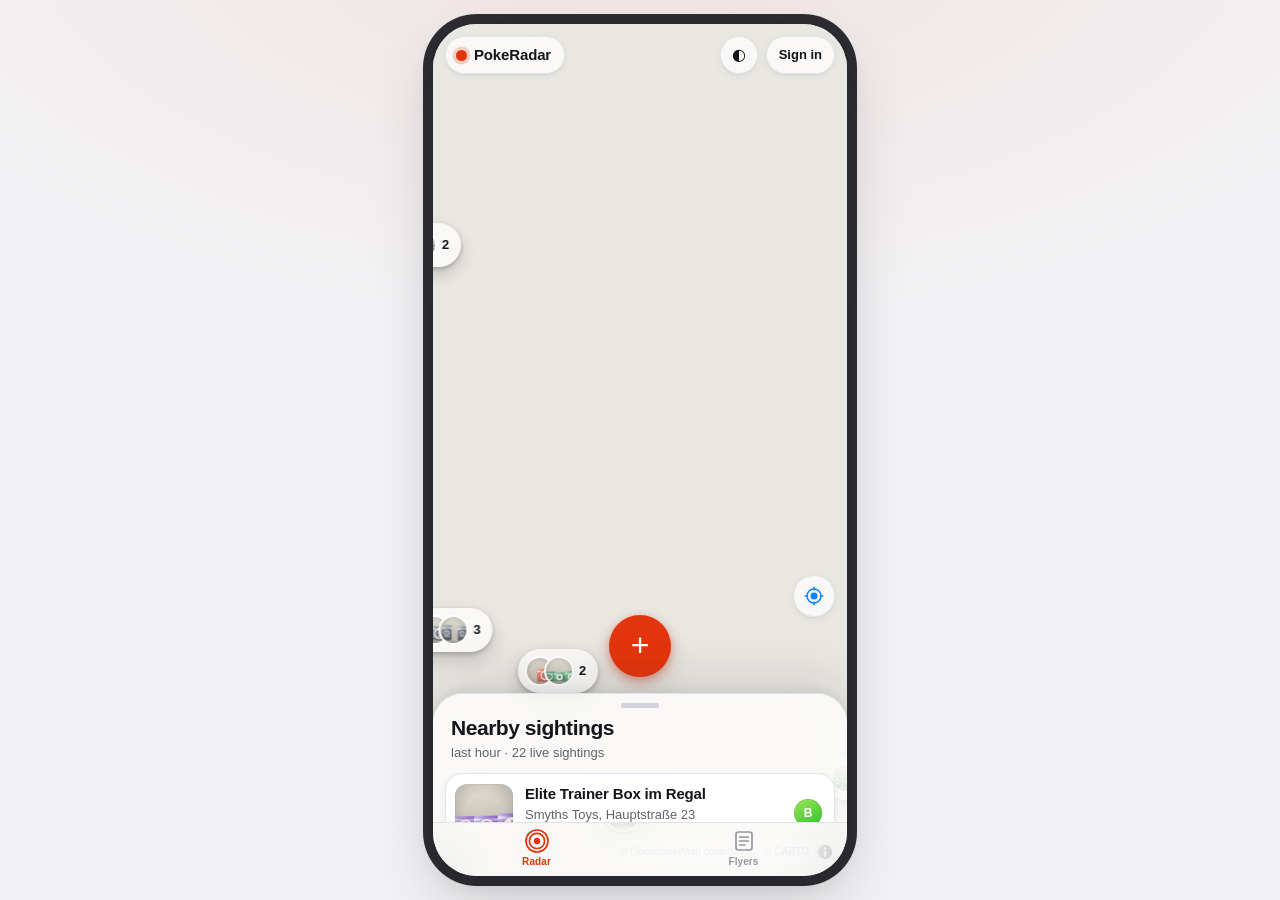
==== commit 68ab3e5b: "Build the flyer radar: a Pokémon-filtered weekly flyer tab Implements PLANNING.md §10. The app gains" ====
--- a/index.html
+++ b/index.html
@@ -61,7 +61,9 @@
     <span class="fab__label">+</span>
   </button>
 
-  <!-- Persistent sheet: peek / half / full -->
+  <!-- Persistent sheet: peek / half / full. The layer clips it above the tab
+       bar, so sheet content can never sit underneath the tabs. -->
+  <div class="sheet-layer">
   <section id="sheet" class="sheet" aria-label="Sightings">
     <div class="sheet__grabber" role="separator" aria-orientation="horizontal"><span></span></div>
     <header class="sheet__head">
@@ -79,6 +81,51 @@
       </footer>
     </div>
   </section>
+  </div>
+
+  <!-- Flyer radar (PLANNING.md §10) — the first view that is not a sheet -->
+  <section id="flyers-view" class="flyers" hidden aria-label="Weekly flyers">
+    <header class="flyers__head">
+      <h1 class="flyers__title">Flyers</h1>
+      <p class="flyers__sub"><span id="flyers-week">This week</span> · <span id="flyers-count">—</span></p>
+    </header>
+    <div class="flyers__scroll">
+      <div id="flyers-list" class="flyers__list"></div>
+      <section id="flyers-candidates" class="flyers__candidates" hidden>
+        <h2 class="section-title">All current flyers</h2>
+        <p class="flyers__candidates-hint">Nothing found in these yet. Spot Pokémon in one? Report the page — two independent reports put it on the list and earn you karma.</p>
+        <div id="flyers-candidate-list" class="flyers__list"></div>
+      </section>
+      <footer class="flyers__footer">
+        <p id="flyers-notice"></p>
+      </footer>
+    </div>
+  </section>
+
+  <nav class="tabbar" role="tablist" aria-label="Sections">
+    <button class="tab is-active" type="button" role="tab" data-tab="radar" aria-selected="true">
+      <svg viewBox="0 0 24 24" aria-hidden="true">
+        <circle cx="12" cy="12" r="3.2" />
+        <circle cx="12" cy="12" r="7.6" fill="none" />
+        <circle cx="12" cy="12" r="11" fill="none" />
+      </svg>
+      <span>Radar</span>
+    </button>
+    <button class="tab" type="button" role="tab" data-tab="flyers" aria-selected="false">
+      <svg viewBox="0 0 24 24" aria-hidden="true">
+        <rect x="4" y="3" width="16" height="18" rx="2.4" fill="none" />
+        <line x1="7.5" y1="8" x2="16.5" y2="8" />
+        <line x1="7.5" y1="12" x2="16.5" y2="12" />
+        <line x1="7.5" y1="16" x2="13" y2="16" />
+      </svg>
+      <span>Flyers</span>
+    </button>
+  </nav>
+
+  <div id="viewer-modal" class="modal" hidden>
+    <div class="modal__scrim"></div>
+    <div class="modal__panel modal__panel--tall" role="dialog" aria-modal="true" aria-label="Flyer pages"></div>
+  </div>
 
   <div id="compose-modal" class="modal" hidden>
     <div class="modal__scrim"></div>
--- a/css/app.css
+++ b/css/app.css
@@ -45,6 +45,8 @@
 
   --safe-top: env(safe-area-inset-top, 0px);
   --safe-bottom: env(safe-area-inset-bottom, 0px);
+  /* Reserved by the Radar/Flyers tab bar; the sheet and modals stop above it. */
+  --tabbar-h: calc(54px + env(safe-area-inset-bottom, 0px));
 }
 
 @media (prefers-color-scheme: dark) {
@@ -354,11 +356,20 @@
 
 /* ----------------------------------------------------------------- sheet --- */
 
+/* The sheet translates below its own box, so a plain height is not enough to
+   keep it clear of the tab bar — this layer clips it. */
+.sheet-layer {
+  position: absolute;
+  z-index: 30;
+  inset: 0 0 var(--tabbar-h) 0;
+  overflow: hidden;
+  pointer-events: none;
+}
 .sheet {
   position: absolute;
-  z-index: 30;
   left: 0; right: 0; top: 0;
   height: 100%;
+  pointer-events: auto;
   display: flex;
   flex-direction: column;
   background: var(--chrome);
@@ -419,7 +430,7 @@
   padding: 0 12px 4px;
 }
 .sheet__footer {
-  padding: 20px 18px calc(28px + var(--safe-bottom));
+  padding: 20px 18px 28px;
   color: var(--ink-3);
   font-size: 0.75rem;
   text-align: center;
@@ -907,6 +918,7 @@
 /* ---------------------------------------------------------------- modals --- */
 
 .modal { position: absolute; inset: 0; z-index: 60; }
+.modal__panel--tall > .viewer__stage { flex: 1; }
 .modal__scrim {
   position: absolute;
   inset: 0;
@@ -919,11 +931,11 @@
 
 .modal__panel {
   position: absolute;
-  left: 0; right: 0; bottom: 0;
-  max-height: 92%;
+  left: 0; right: 0; bottom: var(--tabbar-h);
+  max-height: calc(92% - var(--tabbar-h));
   overflow-y: auto;
   -webkit-overflow-scrolling: touch;
-  padding: 18px 18px calc(24px + var(--safe-bottom));
+  padding: 18px;
   background: var(--surface);
   border-radius: var(--r-xl) var(--r-xl) 0 0;
   box-shadow: var(--shadow-lg);
@@ -931,8 +943,15 @@
   transition: transform 380ms var(--spring);
 }
 .modal--open .modal__panel { transform: translateY(0); }
-.modal__panel--tall { height: 92%; }
-.modal__panel--short { max-height: 78%; }
+.modal__panel--tall {
+  height: calc(92% - var(--tabbar-h));
+  /* Flex column so the camera stage can claim all height under the header. */
+  display: flex;
+  flex-direction: column;
+}
+.modal__panel--tall > * { flex: none; }
+.modal__panel--tall > .compose__stage { flex: 1; }
+.modal__panel--short { max-height: calc(78% - var(--tabbar-h)); }
 
 /* --------------------------------------------------------------- compose --- */
 
@@ -951,46 +970,79 @@
   margin: 0;
 }
 
+/* The camera stage fills the sheet and the controls float on top of the
+   preview, iOS-camera style. Sizing the stage to the video pushed the shutter
+   below the fold on portrait phone cameras — the preview is a backdrop, never
+   the thing that dictates layout. */
 .compose__stage {
   position: relative;
   flex: 1;
-  min-height: 240px;
+  min-height: 0;
   border-radius: var(--r-lg);
   overflow: hidden;
-  background: #000;
-  display: grid;
-  place-items: center;
-}
-.compose__video { width: 100%; height: 100%; object-fit: cover; display: block; }
-
-.compose__nocam { padding: 26px 20px; text-align: center; color: var(--ink); background: var(--surface-2); height: 100%; display: grid; align-content: center; gap: 6px; }
+  background: #101014;
+}
+.compose__video {
+  position: absolute;
+  inset: 0;
+  width: 100%;
+  height: 100%;
+  object-fit: cover;
+}
+
+.compose__nocam {
+  position: absolute;
+  inset: 0;
+  padding: 26px 22px;
+  text-align: center;
+  color: var(--ink);
+  background: var(--surface-2);
+  display: grid;
+  align-content: center;
+  justify-items: center;
+  gap: 8px;
+}
 .compose__nocam-glyph { font-size: 2rem; }
 .compose__nocam h3 { margin: 0; font-size: 1.0625rem; }
-
-.compose__camerabar {
-  display: flex;
-  flex-direction: column;
-  align-items: center;
-  gap: 12px;
-  padding: 16px 0 4px;
-}
-.compose__hint { margin: 0; font-size: 0.8125rem; color: var(--ink-2); text-align: center; }
-
+.compose__nocam .btn { margin-top: 8px; }
+
+.compose__hint {
+  position: absolute;
+  left: 16px; right: 16px;
+  bottom: 118px;
+  margin: 0;
+  font-size: 0.8125rem;
+  font-weight: 550;
+  color: #fff;
+  text-align: center;
+  text-shadow: 0 1px 6px rgba(0, 0, 0, 0.55);
+  pointer-events: none;
+}
+
+/* The white iOS-style shutter: a white ring with a white disc inside, floating
+   over the preview. padding: 0 matters — the browser's default button padding
+   is asymmetric and shoved the disc off-centre inside the ring. */
 .shutter {
-  width: 68px; height: 68px;
+  position: absolute;
+  left: 50%;
+  bottom: 26px;
+  transform: translateX(-50%);
+  width: 76px; height: 76px;
+  padding: 0;
   border-radius: 50%;
-  border: 3.5px solid var(--ink);
+  border: 4.5px solid #fff;
   background: transparent;
   display: grid;
   place-items: center;
-  transition: transform 140ms var(--spring);
-}
-.shutter:active { transform: scale(0.9); }
+  box-shadow: 0 2px 14px rgba(0, 0, 0, 0.35);
+}
 .shutter__inner {
-  width: 54px; height: 54px;
+  width: 60px; height: 60px;
   border-radius: 50%;
-  background: var(--accent);
-}
+  background: #fff;
+  transition: transform 120ms var(--spring);
+}
+.shutter:active .shutter__inner { transform: scale(0.82); }
 
 .compose__details { display: flex; flex-direction: column; gap: 14px; }
 .compose__preview {
@@ -1090,6 +1142,222 @@
 .toast--good { background: var(--good); color: #fff; }
 .toast--warn { background: var(--warn); color: #1A1206; }
 
+/* ---------------------------------------------------------------- tabs --- */
+
+.tabbar {
+  position: absolute;
+  z-index: 45;
+  left: 0; right: 0; bottom: 0;
+  height: var(--tabbar-h);
+  padding-bottom: var(--safe-bottom);
+  display: grid;
+  grid-template-columns: 1fr 1fr;
+  background: var(--chrome);
+  backdrop-filter: saturate(180%) blur(24px);
+  -webkit-backdrop-filter: saturate(180%) blur(24px);
+  border-top: 0.5px solid var(--line);
+}
+.tab {
+  display: flex;
+  flex-direction: column;
+  align-items: center;
+  justify-content: center;
+  gap: 2px;
+  border: none;
+  background: none;
+  color: var(--ink-3);
+  font-size: 0.625rem;
+  font-weight: 600;
+  letter-spacing: 0.01em;
+  transition: color 160ms ease;
+}
+.tab svg {
+  width: 24px; height: 24px;
+  stroke: currentColor;
+  stroke-width: 1.7;
+  fill: none;
+  stroke-linecap: round;
+}
+.tab circle:first-child { fill: currentColor; stroke: none; }
+.tab.is-active { color: var(--accent); }
+.tab:active { opacity: 0.6; }
+
+/* --------------------------------------------------------------- flyers --- */
+
+.flyers {
+  position: absolute;
+  z-index: 40;
+  inset: 0 0 var(--tabbar-h) 0;
+  display: flex;
+  flex-direction: column;
+  background: var(--bg);
+}
+.flyers__head {
+  flex: none;
+  padding: calc(14px + var(--safe-top)) 18px 10px;
+  background: var(--bg);
+}
+.flyers__title {
+  margin: 0;
+  font-size: 1.75rem;
+  font-weight: 750;
+  letter-spacing: -0.028em;
+}
+.flyers__sub { margin: 2px 0 0; font-size: 0.8125rem; color: var(--ink-2); }
+.flyers__scroll {
+  flex: 1;
+  min-height: 0;
+  overflow-y: auto;
+  -webkit-overflow-scrolling: touch;
+  padding: 4px 12px 20px;
+}
+.flyers__list { display: flex; flex-direction: column; gap: 8px; }
+.flyers__candidates { margin-top: 22px; }
+.flyers__candidates-hint {
+  margin: -2px 0 10px;
+  font-size: 0.8125rem;
+  color: var(--ink-2);
+  text-wrap: pretty;
+}
+.flyers__footer {
+  margin-top: 20px;
+  padding: 0 6px;
+  font-size: 0.6875rem;
+  color: var(--ink-3);
+  text-align: center;
+  text-wrap: pretty;
+}
+.flyers__footer p { margin: 0; }
+
+.fcard {
+  display: grid;
+  grid-template-columns: 62px 1fr;
+  gap: 12px;
+  width: 100%;
+  padding: 10px;
+  border: 0.5px solid var(--line);
+  border-radius: var(--r-md);
+  background: var(--surface);
+  box-shadow: var(--shadow-sm);
+  text-align: left;
+  transition: transform 160ms var(--spring), background 160ms ease;
+}
+.fcard:active { transform: scale(0.985); background: var(--surface-2); }
+.fcard.is-muted { opacity: 0.72; box-shadow: none; }
+
+.fcard__cover {
+  width: 62px;
+  aspect-ratio: 3 / 4;
+  border-radius: 8px;
+  background: var(--surface-3) center/cover no-repeat;
+  box-shadow: inset 0 0 0 0.5px rgba(0, 0, 0, 0.12);
+}
+.fcard__body { min-width: 0; display: flex; flex-direction: column; gap: 2px; justify-content: center; }
+.fcard__chain {
+  display: flex;
+  align-items: center;
+  gap: 6px;
+  font-size: 0.75rem;
+  font-weight: 700;
+  letter-spacing: 0.02em;
+  text-transform: uppercase;
+  color: var(--ink-2);
+}
+.fcard__dot { width: 9px; height: 9px; border-radius: 3px; flex: none; }
+.fcard__title {
+  font-size: 0.9375rem;
+  font-weight: 620;
+  letter-spacing: -0.011em;
+  white-space: nowrap;
+  overflow: hidden;
+  text-overflow: ellipsis;
+}
+.fcard__meta { font-size: 0.75rem; color: var(--ink-3); font-variant-numeric: tabular-nums; }
+
+.fbadge {
+  align-self: flex-start;
+  margin-top: 4px;
+  font-size: 0.6875rem;
+  font-weight: 650;
+  padding: 3px 8px;
+  border-radius: 999px;
+}
+.fbadge--auto { background: var(--accent); color: var(--accent-ink); }
+.fbadge--community {
+  background: transparent;
+  color: var(--accent);
+  box-shadow: inset 0 0 0 1.5px currentColor;
+}
+
+/* --------------------------------------------------------------- viewer --- */
+
+.viewer__stage {
+  position: relative;
+  flex: 1;
+  min-height: 0;
+  border-radius: var(--r-lg);
+  overflow: hidden;
+  background: var(--surface-2);
+  display: grid;
+  place-items: center;
+}
+.viewer__page { max-width: 100%; max-height: 100%; object-fit: contain; display: block; }
+.viewer__flag {
+  position: absolute;
+  left: 10px; top: 10px;
+  max-width: calc(100% - 20px);
+  font-size: 0.6875rem;
+  font-weight: 700;
+  color: var(--accent-ink);
+  background: var(--accent);
+  padding: 4px 10px;
+  border-radius: 999px;
+  white-space: nowrap;
+  overflow: hidden;
+  text-overflow: ellipsis;
+}
+.viewer__pager {
+  display: flex;
+  align-items: center;
+  justify-content: center;
+  gap: 10px;
+  padding: 12px 0 4px;
+}
+.viewer__count {
+  font-size: 0.8125rem;
+  font-weight: 600;
+  color: var(--ink-2);
+  font-variant-numeric: tabular-nums;
+  min-width: 56px;
+  text-align: center;
+}
+.viewer__actions {
+  display: flex;
+  flex-wrap: wrap;
+  align-items: center;
+  justify-content: center;
+  gap: 10px;
+  padding-top: 4px;
+}
+.viewer__note {
+  flex-basis: 100%;
+  margin: 0;
+  font-size: 0.75rem;
+  color: var(--ink-2);
+  text-align: center;
+  text-wrap: pretty;
+}
+
+/* The map keeps running underneath; hiding its chrome avoids controls that
+   float over a view they do not belong to. */
+body.is-flyers .chrome--top,
+body.is-flyers .pillbtn--locate,
+body.is-flyers .fab,
+body.is-flyers .sheet-layer,
+/* The map is still live underneath; its attribution belongs to the map, not
+   to a list of flyers, and would otherwise show through over the tab bar. */
+body.is-flyers .maplibregl-control-container { opacity: 0; pointer-events: none; }
+
 /* --------------------------------------------------------------- markers --- */
 /* Injected into the map container by MapLibre, so these live at top level. */
 
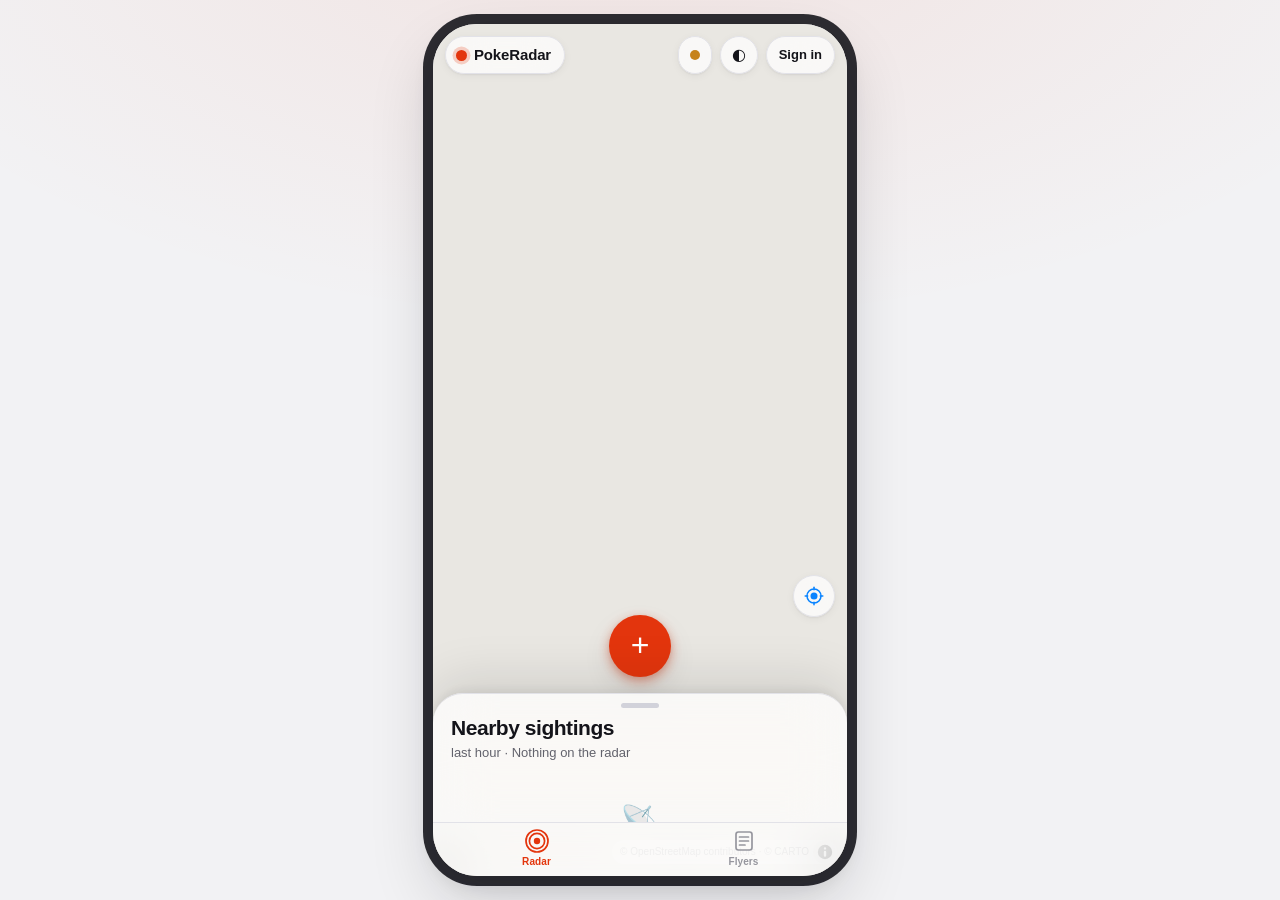
==== commit 4e33fee3: "Real cross-user live sync, manual store entry, Scout system; demo removed Four changes that turn the" ====
--- a/index.html
+++ b/index.html
@@ -41,6 +41,8 @@
       <span class="brand__word">PokeRadar</span>
     </div>
     <div class="chrome__spacer"></div>
+    <button id="sync-status" class="pillbtn pillbtn--sync" type="button" data-state="connecting"
+            aria-label="Live sync status"><span class="syncdot"></span></button>
     <button id="theme-toggle" class="pillbtn" type="button" aria-label="Appearance">◐</button>
     <button id="account" class="pillbtn pillbtn--account" type="button" aria-label="Sign in"></button>
   </div>
@@ -77,7 +79,7 @@
       <div id="sheet-content" class="sheet__content"></div>
       <footer class="sheet__footer">
         <p>Sightings drop off the map one hour after capture. Votes stay open for six.</p>
-        <p class="sheet__footer-note">Prototype — data lives in this browser only. <a href="./PLANNING.md">Read the architecture plan</a></p>
+        <p class="sheet__footer-note">Prototype — sightings sync live between everyone with the app open; accounts stay on this device. <a href="./PLANNING.md">Read the architecture plan</a></p>
       </footer>
     </div>
   </section>
--- a/css/app.css
+++ b/css/app.css
@@ -1477,3 +1477,142 @@
   }
   .splash { animation: splash-out 1ms linear 400ms forwards; }
 }
+
+/* ------------------------------------------------------------- live sync --- */
+
+.pillbtn--sync { min-width: 34px; padding: 0; }
+.syncdot {
+  width: 10px; height: 10px;
+  border-radius: 50%;
+  background: var(--ink-3);
+  transition: background 240ms ease, box-shadow 240ms ease;
+}
+.pillbtn--sync[data-state="live"] .syncdot {
+  background: var(--good);
+  box-shadow: 0 0 0 3px color-mix(in oklab, var(--good) 22%, transparent);
+}
+.pillbtn--sync[data-state="connecting"] .syncdot {
+  background: var(--warn);
+  animation: syncpulse 1.4s ease-in-out infinite;
+}
+.pillbtn--sync[data-state="offline"] .syncdot { background: var(--ink-3); }
+@keyframes syncpulse { 50% { opacity: 0.35; } }
+
+/* --------------------------------------------------------- first find ⭐ --- */
+
+.marker__star {
+  position: absolute;
+  top: -4px; right: -4px;
+  width: 19px; height: 19px;
+  display: grid;
+  place-items: center;
+  font-size: 0.6875rem;
+  line-height: 1;
+  color: #7A5A00;
+  background: linear-gradient(150deg, #FFE79A, #F2C14E);
+  border: 1.5px solid #FFF6DD;
+  border-radius: 50%;
+  box-shadow: 0 1px 4px rgba(0, 0, 0, 0.3);
+}
+.detail__first {
+  margin: -2px 0 6px;
+  font-size: 0.8125rem;
+  font-weight: 640;
+  color: #B8860B;
+}
+
+/* ---------------------------------------------------- store autocomplete --- */
+
+.suggest {
+  display: flex;
+  flex-direction: column;
+  margin-top: 6px;
+  border: 0.5px solid var(--line);
+  border-radius: 12px;
+  background: var(--surface);
+  box-shadow: var(--shadow-md);
+  overflow: hidden;
+}
+.suggest__item {
+  padding: 10px 14px;
+  border: none;
+  border-bottom: 0.5px solid var(--line);
+  background: none;
+  text-align: left;
+  font-size: 0.9375rem;
+  transition: background 120ms ease;
+}
+.suggest__item:last-child { border-bottom: none; }
+.suggest__item:active { background: var(--surface-2); }
+
+/* --------------------------------------------------------- scout system --- */
+
+.scout {
+  margin-top: 14px;
+  padding: 14px;
+  border: 0.5px solid var(--line);
+  border-radius: var(--r-md);
+  background: var(--surface-2);
+  display: flex;
+  flex-direction: column;
+  gap: 10px;
+}
+.scout__head {
+  display: flex;
+  align-items: center;
+  justify-content: space-between;
+  gap: 10px;
+}
+.scout__level { font-size: 1.0625rem; font-weight: 700; letter-spacing: -0.015em; }
+.scout__xp {
+  font-size: 0.75rem;
+  color: var(--ink-2);
+  font-variant-numeric: tabular-nums;
+}
+.scout__ln {
+  font-size: 0.75rem;
+  font-weight: 750;
+  color: var(--accent);
+  background: var(--accent-soft);
+  padding: 4px 10px;
+  border-radius: 999px;
+  white-space: nowrap;
+}
+.scout__bar {
+  height: 6px;
+  border-radius: 999px;
+  background: var(--surface-3);
+  overflow: hidden;
+}
+.scout__fill {
+  height: 100%;
+  border-radius: 999px;
+  background: linear-gradient(90deg, var(--accent), #F2A03D);
+  transition: width 500ms var(--spring);
+}
+.scout__streak { font-size: 0.8125rem; font-weight: 620; }
+.scout__streak.is-idle { color: var(--ink-3); font-weight: 500; }
+
+.scout__badges {
+  display: grid;
+  grid-template-columns: repeat(2, 1fr);
+  gap: 6px;
+  margin-top: 2px;
+}
+.sbadge {
+  display: flex;
+  flex-direction: column;
+  gap: 1px;
+  padding: 8px 10px;
+  border-radius: 10px;
+  background: var(--surface);
+  border: 0.5px solid var(--line);
+  opacity: 0.45;
+}
+.sbadge.is-earned {
+  opacity: 1;
+  border-color: color-mix(in oklab, var(--accent) 45%, var(--line));
+  background: color-mix(in oklab, var(--accent-soft) 55%, var(--surface));
+}
+.sbadge__name { font-size: 0.75rem; font-weight: 700; }
+.sbadge__desc { font-size: 0.6563rem; color: var(--ink-2); }
